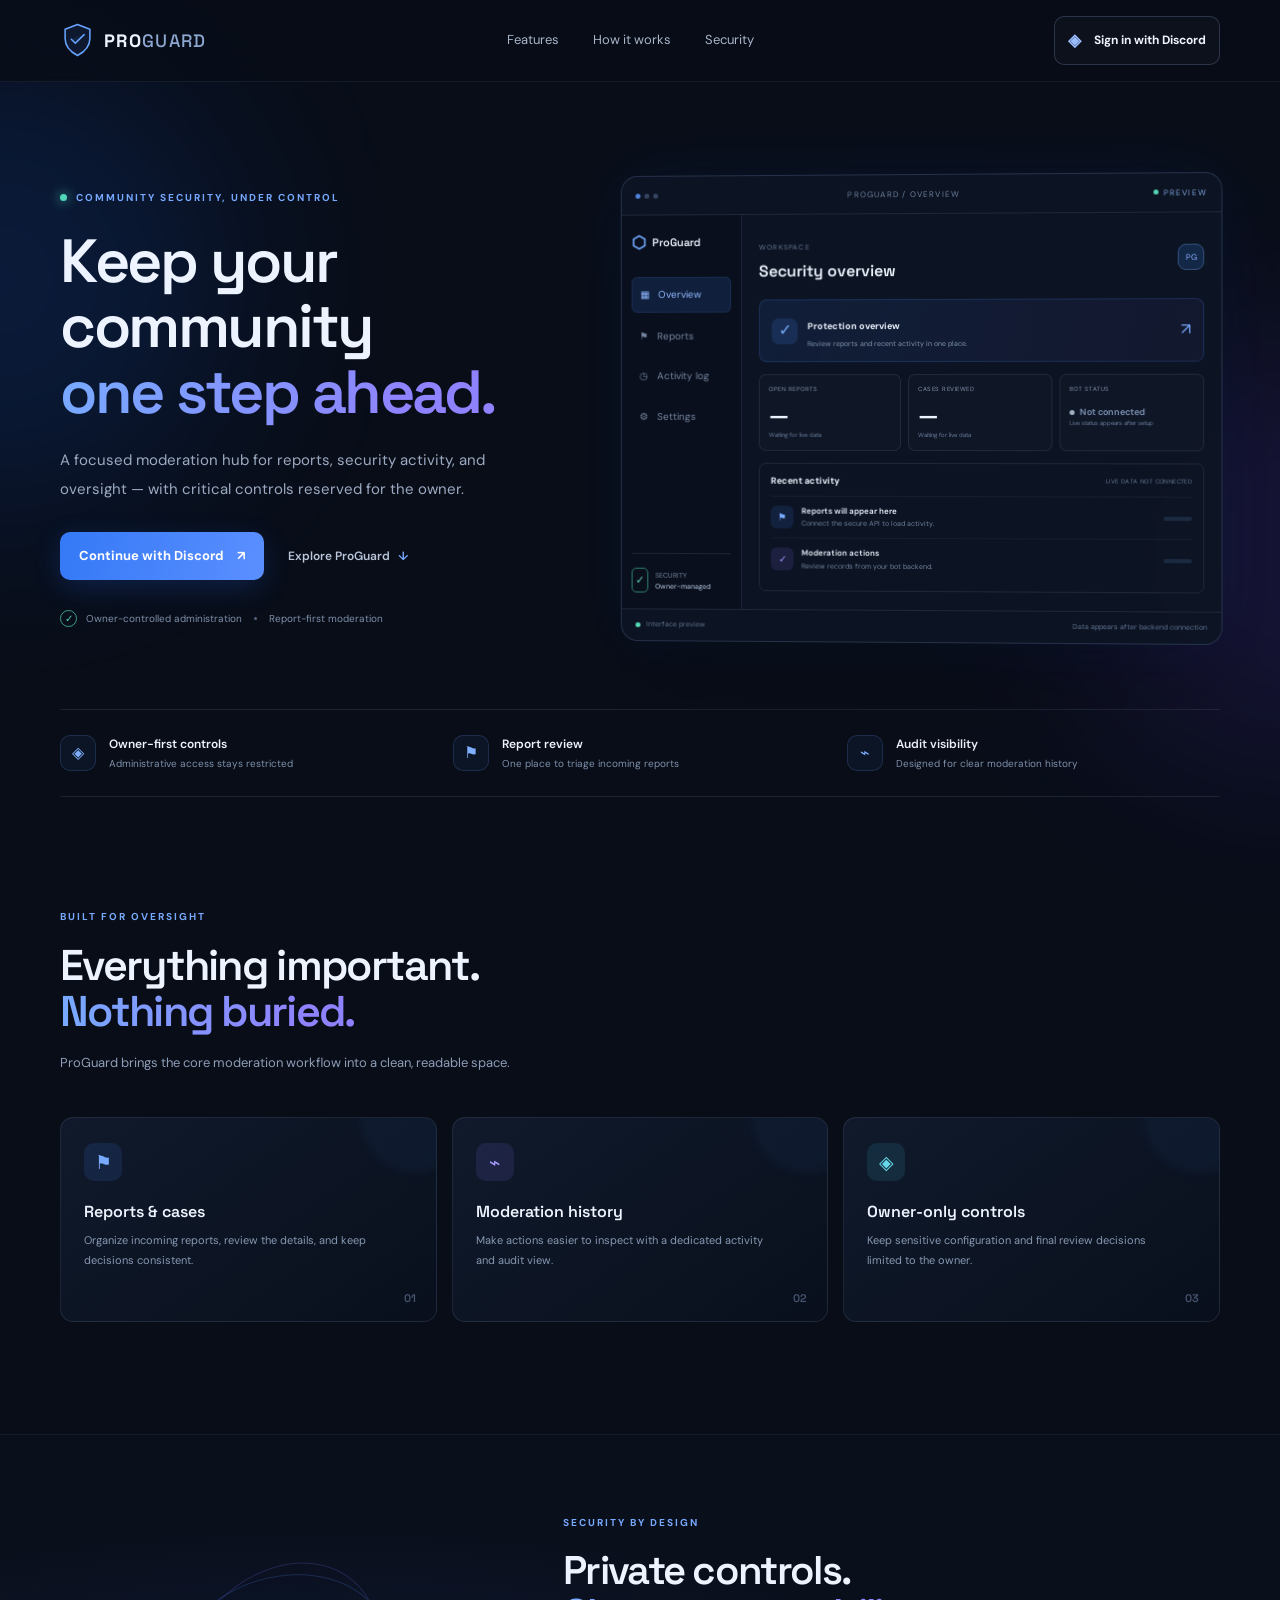
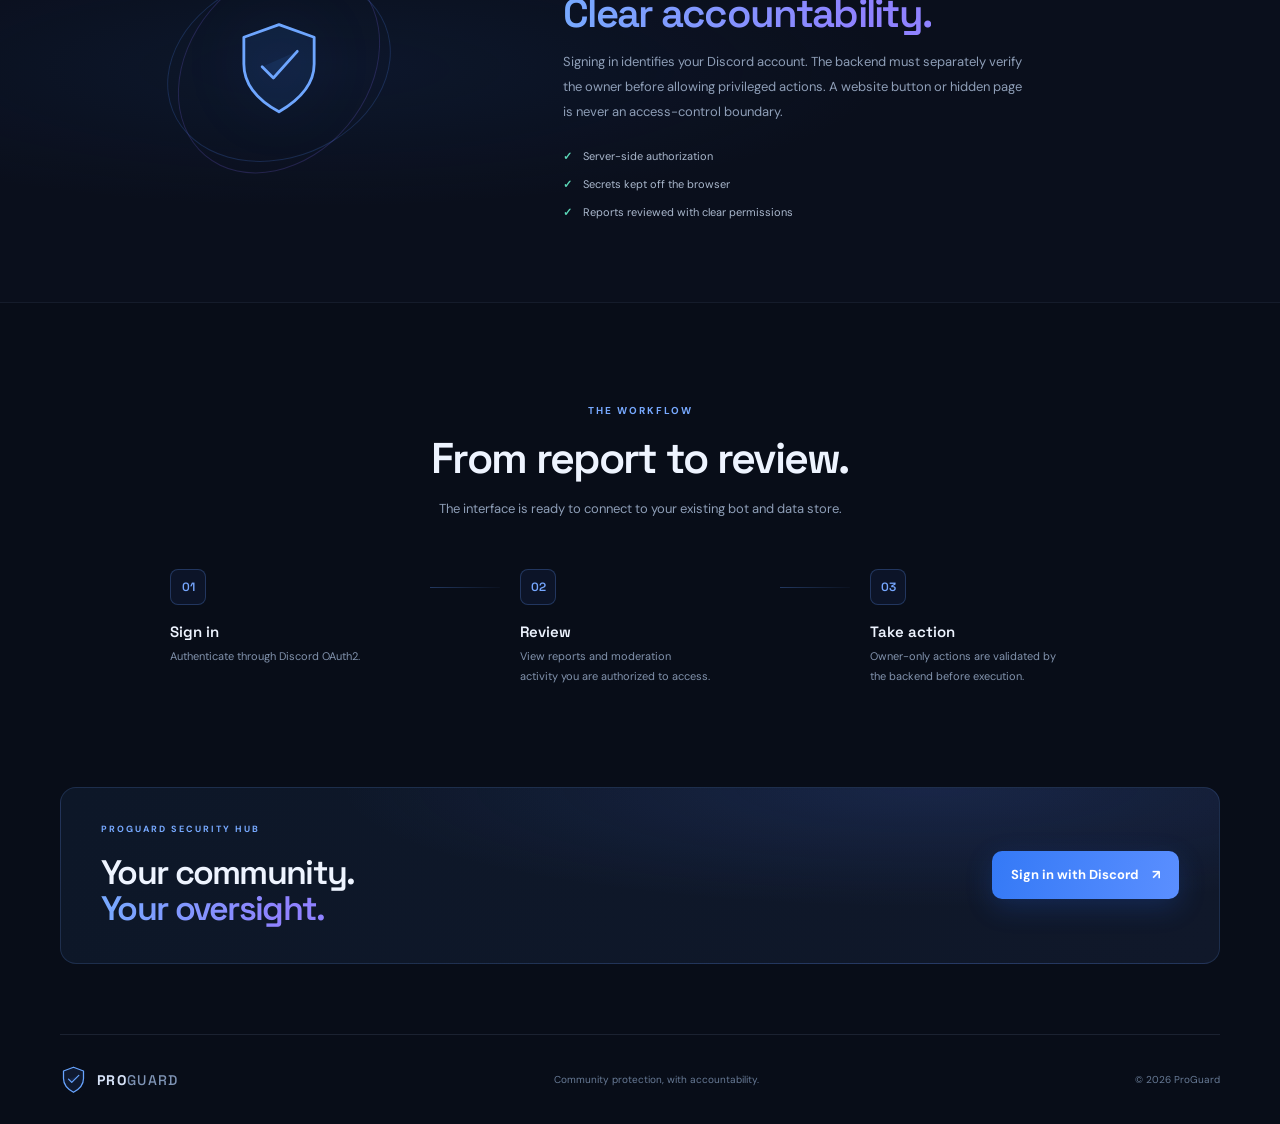
==== index.html @ d010eba8 "Add files via upload" ====
<!doctype html>
<html lang="en">
<head>
  <meta charset="utf-8">
  <meta name="viewport" content="width=device-width, initial-scale=1">
  <meta name="theme-color" content="#080d18">
  <meta name="description" content="ProGuard — Discord community protection and moderation oversight.">
  <title>ProGuard — Community Security</title>
  <link rel="preconnect" href="https://fonts.googleapis.com">
  <link rel="preconnect" href="https://fonts.gstatic.com" crossorigin>
  <link href="https://fonts.googleapis.com/css2?family=DM+Sans:wght@400;500;600;700&family=Space+Grotesk:wght@400;500;600;700&display=swap" rel="stylesheet">
  <link rel="stylesheet" href="style.css">
</head>
<body>
  <div class="ambient ambient-one"></div><div class="ambient ambient-two"></div>
  <header class="topbar">
    <a class="brand" href="#home" aria-label="ProGuard home"><span class="brand-mark"><svg viewBox="0 0 40 44" aria-hidden="true"><path d="M20 2 36 8v12c0 10-6.7 17.1-16 22C10.7 37.1 4 30 4 20V8L20 2Z"/><path d="m12 21 5.2 5.2L28.5 15"/></svg></span><span>PRO<span class="brand-light">GUARD</span></span></a>
    <nav class="nav"><a href="#features">Features</a><a href="#how">How it works</a><a href="#security">Security</a></nav>
    <a class="button button-small button-outline" href="/auth/discord"> <span class="discord-dot">◈</span> Sign in with Discord</a>
  </header>
  <main id="home">
    <section class="hero wrap">
      <div class="hero-copy">
        <div class="eyebrow"><span class="pulse"></span> COMMUNITY SECURITY, UNDER CONTROL</div>
        <h1>Keep your community<br><span>one step ahead.</span></h1>
        <p class="hero-text">A focused moderation hub for reports, security activity, and oversight — with critical controls reserved for the owner.</p>
        <div class="hero-actions"><a class="button button-primary" href="/auth/discord">Continue with Discord <span>↗</span></a><a class="text-link" href="#features">Explore ProGuard <span>↓</span></a></div>
        <div class="trust-line"><span class="shield-mini">✓</span> Owner-controlled administration <i></i> Report-first moderation</div>
      </div>
      <div class="preview-shell" aria-label="Illustrative dashboard preview">
        <div class="preview-top"><div class="window-dots"><b></b><b></b><b></b></div><span>PROGUARD / OVERVIEW</span><span class="preview-live"><i></i> PREVIEW</span></div>
        <div class="preview-content">
          <aside class="mock-sidebar"><div class="mock-logo"><span>⬡</span> ProGuard</div><div class="mock-nav active">▦ <span>Overview</span></div><div class="mock-nav">⚑ <span>Reports</span></div><div class="mock-nav">◷ <span>Activity log</span></div><div class="mock-nav">⚙ <span>Settings</span></div><div class="mock-side-bottom"><span class="tiny-shield">✓</span><small>SECURITY<br><b>Owner-managed</b></small></div></aside>
          <div class="mock-main"><div class="mock-heading"><div><small>WORKSPACE</small><h3>Security overview</h3></div><span class="mock-avatar">PG</span></div><div class="mock-banner"><div class="banner-icon">✓</div><div><b>Protection overview</b><p>Review reports and recent activity in one place.</p></div><span class="banner-arrow">↗</span></div><div class="metric-grid"><div class="metric"><small>OPEN REPORTS</small><strong>—</strong><span>Waiting for live data</span></div><div class="metric"><small>CASES REVIEWED</small><strong>—</strong><span>Waiting for live data</span></div><div class="metric"><small>BOT STATUS</small><strong class="status-text"><i></i> Not connected</strong><span>Live status appears after setup</span></div></div><div class="activity-card"><div class="activity-head"><b>Recent activity</b><span>LIVE DATA NOT CONNECTED</span></div><div class="activity-row"><span class="activity-icon blue">⚑</span><div><b>Reports will appear here</b><small>Connect the secure API to load activity.</small></div><span class="activity-placeholder"></span></div><div class="activity-row"><span class="activity-icon purple">✓</span><div><b>Moderation actions</b><small>Review records from your bot backend.</small></div><span class="activity-placeholder"></span></div></div></div>
        </div>
        <div class="preview-foot"><span><i></i> Interface preview</span><span>Data appears after backend connection</span></div>
      </div>
    </section>
    <section class="strip wrap"><div><span class="strip-icon">◈</span><b>Owner-first controls</b><small>Administrative access stays restricted</small></div><div><span class="strip-icon">⚑</span><b>Report review</b><small>One place to triage incoming reports</small></div><div><span class="strip-icon">⌁</span><b>Audit visibility</b><small>Designed for clear moderation history</small></div></section>
    <section class="section wrap" id="features"><div class="section-intro"><div class="eyebrow">BUILT FOR OVERSIGHT</div><h2>Everything important.<br><span>Nothing buried.</span></h2><p>ProGuard brings the core moderation workflow into a clean, readable space.</p></div><div class="feature-grid"><article class="feature-card"><span class="feature-icon blue-icon">⚑</span><h3>Reports & cases</h3><p>Organize incoming reports, review the details, and keep decisions consistent.</p><span class="feature-number">01</span></article><article class="feature-card"><span class="feature-icon purple-icon">⌁</span><h3>Moderation history</h3><p>Make actions easier to inspect with a dedicated activity and audit view.</p><span class="feature-number">02</span></article><article class="feature-card"><span class="feature-icon cyan-icon">◈</span><h3>Owner-only controls</h3><p>Keep sensitive configuration and final review decisions limited to the owner.</p><span class="feature-number">03</span></article></div></section>
    <section class="security-section" id="security"><div class="wrap security-inner"><div class="security-emblem"><div class="emblem-ring ring-a"></div><div class="emblem-ring ring-b"></div><div class="emblem-shield"><svg viewBox="0 0 64 70" aria-hidden="true"><path d="M32 4 57 13v19c0 15-10.5 25.5-25 34C16.5 57.5 7 47 7 32V13L32 4Z"/><path d="m20 34 8 8 17-19"/></svg></div></div><div class="security-copy"><div class="eyebrow">SECURITY BY DESIGN</div><h2>Private controls.<br><span>Clear accountability.</span></h2><p>Signing in identifies your Discord account. The backend must separately verify the owner before allowing privileged actions. A website button or hidden page is never an access-control boundary.</p><div class="security-points"><span><b>✓</b> Server-side authorization</span><span><b>✓</b> Secrets kept off the browser</span><span><b>✓</b> Reports reviewed with clear permissions</span></div></div></div></section>
    <section class="section wrap how-section" id="how"><div class="section-intro centered"><div class="eyebrow">THE WORKFLOW</div><h2>From report to review.</h2><p>The interface is ready to connect to your existing bot and data store.</p></div><div class="steps"><div class="step"><span>01</span><h3>Sign in</h3><p>Authenticate through Discord OAuth2.</p></div><div class="step-connector"></div><div class="step"><span>02</span><h3>Review</h3><p>View reports and moderation activity you are authorized to access.</p></div><div class="step-connector"></div><div class="step"><span>03</span><h3>Take action</h3><p>Owner-only actions are validated by the backend before execution.</p></div></div></section>
    <section class="cta wrap"><div><div class="eyebrow">PROGUARD SECURITY HUB</div><h2>Your community.<br><span>Your oversight.</span></h2></div><a class="button button-primary" href="/auth/discord">Sign in with Discord <span>↗</span></a></section>
  </main>
  <footer class="footer wrap"><a class="brand footer-brand" href="#home"><span class="brand-mark"><svg viewBox="0 0 40 44" aria-hidden="true"><path d="M20 2 36 8v12c0 10-6.7 17.1-16 22C10.7 37.1 4 30 4 20V8L20 2Z"/><path d="m12 21 5.2 5.2L28.5 15"/></svg></span><span>PRO<span class="brand-light">GUARD</span></span></a><span>Community protection, with accountability.</span><span>© <span id="year"></span> ProGuard</span></footer>
  <script src="app.js"></script>
</body>
</html>
---- style.css ----
:root{--bg:#080d18;--panel:#0d1524;--panel2:#101b2e;--line:rgba(153,177,218,.13);--text:#eef4ff;--muted:#91a0b9;--blue:#4c8dff;--cyan:#48d8f5;--purple:#8b72ff;--font:'DM Sans',sans-serif;--display:'Space Grotesk',sans-serif}*{box-sizing:border-box}html{scroll-behavior:smooth;scroll-padding-top:100px}body{margin:0;background:var(--bg);color:var(--text);font-family:var(--font);line-height:1.55;overflow-x:hidden}a{color:inherit;text-decoration:none}.ambient{position:absolute;pointer-events:none;filter:blur(95px);opacity:.18;border-radius:50%;z-index:-1}.ambient-one{width:460px;height:460px;background:#1557cb;top:50px;left:-230px}.ambient-two{width:420px;height:420px;background:#5834c5;top:340px;right:-220px}.wrap{width:min(1160px,calc(100% - 48px));margin-inline:auto}.topbar{height:82px;padding:0 max(24px,calc((100vw - 1160px)/2));display:flex;align-items:center;justify-content:space-between;border-bottom:1px solid rgba(153,177,218,.09);background:rgba(8,13,24,.78);backdrop-filter:blur(18px);position:sticky;top:0;z-index:10}.brand{display:inline-flex;align-items:center;gap:10px;font:700 18px var(--display);letter-spacing:1.3px}.brand-mark{display:grid;place-items:center;width:34px;height:38px}.brand-mark svg{width:31px;fill:rgba(76,141,255,.1);stroke:#67a4ff;stroke-width:2;stroke-linecap:round;stroke-linejoin:round}.brand-light{font-weight:500;color:#8ca7d0}.nav{display:flex;gap:34px;color:#a9b5ca;font-size:13px}.nav a:hover,.text-link:hover{color:white}.button{display:inline-flex;align-items:center;justify-content:center;gap:13px;border-radius:10px;padding:14px 19px;font-size:13px;font-weight:700;transition:transform .2s,border-color .2s,background .2s}.button:hover{transform:translateY(-2px)}.button-small{padding:10px 13px;font-size:12px}.button-outline{border:1px solid rgba(150,178,226,.22);background:rgba(255,255,255,.025)}.button-outline:hover{border-color:rgba(76,141,255,.65);background:rgba(76,141,255,.08)}.button-primary{background:linear-gradient(105deg,#3479f6,#5b8fff);box-shadow:0 8px 28px rgba(39,108,255,.2);color:white}.button-primary:hover{background:linear-gradient(105deg,#4384ff,#6a9cff)}.discord-dot{font-size:17px;color:#9bbdff}.hero{padding-top:92px;padding-bottom:66px;display:grid;grid-template-columns:.92fr 1.08fr;align-items:center;gap:45px;min-height:590px}.eyebrow{font-size:10px;font-weight:700;letter-spacing:2px;color:#77a9ff;display:flex;align-items:center;gap:9px}.pulse{width:7px;height:7px;background:#51d6ba;border-radius:50%;box-shadow:0 0 12px #51d6ba}.hero h1,.section h2,.security-copy h2,.cta h2{font:600 clamp(40px,5vw,61px)/1.08 var(--display);letter-spacing:-2.5px;margin:23px 0 20px}.hero h1 span,.section h2 span,.security-copy h2 span,.cta h2 span{background:linear-gradient(100deg,#77aaff 0%,#8f82ff 80%);-webkit-background-clip:text;background-clip:text;color:transparent}.hero-text{max-width:445px;color:#9caac1;font-size:15px;line-height:1.9}.hero-actions{display:flex;align-items:center;gap:24px;margin-top:29px}.text-link{font-size:12px;color:#bac6da;font-weight:600}.text-link span{margin-left:5px;color:#75a7ff}.trust-line{margin-top:30px;display:flex;align-items:center;gap:9px;color:#7f90aa;font-size:10px}.trust-line i{height:3px;width:3px;border-radius:50%;background:#556680;margin:0 3px}.shield-mini{display:grid;place-items:center;width:17px;height:17px;border:1px solid #3f9e8a;border-radius:50%;color:#58d4b4;font-size:10px}.preview-shell{border:1px solid rgba(126,160,218,.22);border-radius:17px;background:rgba(12,20,35,.94);box-shadow:0 35px 100px rgba(0,0,0,.25),0 0 70px rgba(40,100,220,.09);overflow:hidden;transform:perspective(1200px) rotateY(-2deg)}.preview-top{height:39px;border-bottom:1px solid var(--line);display:flex;align-items:center;justify-content:space-between;padding:0 14px;color:#6d809f;font-size:8px;letter-spacing:1.2px}.window-dots{display:flex;gap:4px}.window-dots b{width:5px;height:5px;border-radius:50%;background:#34445f}.window-dots b:first-child{background:#4d83dc}.preview-live{display:flex;align-items:center;gap:5px;color:#7da3db}.preview-live i,.preview-foot i{width:5px;height:5px;background:#52d6b4;border-radius:50%}.preview-content{display:grid;grid-template-columns:122px 1fr;min-height:330px}.mock-sidebar{background:rgba(5,11,21,.48);border-right:1px solid var(--line);padding:16px 10px;display:flex;flex-direction:column;gap:7px}.mock-logo{font:600 11px var(--display);margin-bottom:17px;display:flex;gap:6px;align-items:center}.mock-logo span{color:#71a8ff;font-size:17px}.mock-nav{font-size:10px;color:#74849e;padding:9px 8px;border-radius:6px;display:flex;gap:9px;align-items:center}.mock-nav.active{background:rgba(64,126,241,.15);color:#91b9ff;border:1px solid rgba(74,132,243,.12)}.mock-side-bottom{margin-top:auto;border-top:1px solid var(--line);padding-top:14px;display:flex;gap:7px;align-items:center}.tiny-shield{color:#63d5b6;border:1px solid #2d806e;border-radius:5px;padding:3px;font-size:11px}.mock-side-bottom small{font-size:7px;line-height:1.6;color:#74849e}.mock-side-bottom b{color:#a8b8d0;font-weight:500}.mock-main{padding:18px 17px}.mock-heading{display:flex;justify-content:space-between;align-items:center;margin-bottom:15px}.mock-heading small{font-size:7px;letter-spacing:1.2px;color:#657996}.mock-heading h3{font:600 16px var(--display);margin:3px 0}.mock-avatar{width:26px;height:26px;border:1px solid #344f7c;border-radius:8px;background:#132747;display:grid;place-items:center;font-size:8px;color:#8bb5ff}.mock-banner{display:flex;align-items:center;gap:10px;padding:12px;border-radius:8px;border:1px solid rgba(72,140,255,.18);background:linear-gradient(110deg,rgba(37,85,158,.18),rgba(82,67,153,.1));margin-bottom:12px}.banner-icon{width:26px;height:26px;border-radius:7px;background:rgba(71,143,255,.15);display:grid;place-items:center;color:#77adff}.mock-banner b{font-size:9px}.mock-banner p{margin:2px 0 0;font-size:7px;color:#8295b2}.banner-arrow{margin-left:auto;color:#78aaff}.metric-grid{display:grid;grid-template-columns:repeat(3,1fr);gap:7px}.metric{padding:10px 9px;border:1px solid var(--line);border-radius:7px;background:rgba(255,255,255,.015);min-width:0}.metric small{font-size:6px;letter-spacing:.5px;color:#8292ad;display:block}.metric strong{font:600 23px var(--display);display:block;margin:5px 0 0}.metric>span{display:block;font-size:6px;color:#667b9b;margin-top:1px}.metric .status-text{font:600 9px var(--font);color:#7d94b7;margin-top:11px;white-space:nowrap}.status-text i{display:inline-block;width:5px;height:5px;background:#a1afc3;border-radius:50%;margin-right:3px}.activity-card{margin-top:12px;border:1px solid var(--line);border-radius:7px;padding:11px}.activity-head{display:flex;justify-content:space-between;align-items:center;margin-bottom:7px}.activity-head b{font-size:9px}.activity-head span{font-size:6px;letter-spacing:.4px;color:#657996}.activity-row{display:flex;align-items:center;gap:8px;padding:8px 0;border-top:1px solid rgba(153,177,218,.07)}.activity-icon{width:23px;height:23px;display:grid;place-items:center;border-radius:6px;font-size:10px}.blue{background:rgba(65,134,255,.13);color:#78aaff}.purple{background:rgba(139,114,255,.13);color:#a597ff}.activity-row b{display:block;font-size:8px;font-weight:600}.activity-row small{display:block;color:#7184a1;font-size:7px;margin-top:2px}.activity-placeholder{margin-left:auto;width:28px;height:4px;background:#1b2a41;border-radius:4px}.preview-foot{display:flex;justify-content:space-between;padding:10px 14px;border-top:1px solid var(--line);font-size:7px;color:#637793}.preview-foot span:first-child{display:flex;align-items:center;gap:6px}.strip{display:grid;grid-template-columns:repeat(3,1fr);border-block:1px solid var(--line);padding:25px 0;gap:20px}.strip>div{display:grid;grid-template-columns:37px 1fr;grid-template-rows:auto auto;column-gap:12px;align-items:center}.strip-icon{grid-row:1/3;width:36px;height:36px;border:1px solid rgba(96,144,228,.2);border-radius:10px;display:grid;place-items:center;color:#81afff;background:rgba(68,126,223,.07)}.strip b{font-size:12px;font-weight:600}.strip small{font-size:10px;color:#7f90aa;margin-top:2px}.section{padding-top:112px;padding-bottom:112px}.section-intro{max-width:540px}.section h2,.security-copy h2,.cta h2{font-size:43px;letter-spacing:-1.7px;margin:18px 0 15px}.section-intro>p,.security-copy>p{color:#8e9eb7;font-size:13px;line-height:1.9;max-width:470px}.feature-grid{display:grid;grid-template-columns:repeat(3,1fr);gap:15px;margin-top:42px}.feature-card{position:relative;overflow:hidden;border:1px solid var(--line);border-radius:13px;padding:25px 23px 29px;background:linear-gradient(145deg,rgba(18,29,48,.82),rgba(10,17,30,.8));min-height:205px}.feature-card:after{content:"";position:absolute;right:-35px;top:-55px;width:110px;height:110px;border-radius:50%;background:rgba(68,128,245,.05);filter:blur(4px)}.feature-icon{width:38px;height:38px;border-radius:10px;display:grid;place-items:center;font-size:19px;margin-bottom:20px}.blue-icon{color:#77aaff;background:rgba(70,135,255,.12)}.purple-icon{color:#a89aff;background:rgba(139,114,255,.12)}.cyan-icon{color:#67d8e9;background:rgba(72,216,245,.1)}.feature-card h3{font:600 16px var(--display);margin:0 0 9px}.feature-card p{font-size:11px;color:#8798b2;line-height:1.8;margin:0;max-width:290px}.feature-number{position:absolute;right:20px;bottom:16px;font:600 11px var(--display);color:#455671}.security-section{border-block:1px solid rgba(153,177,218,.08);background:radial-gradient(ellipse at 25% 50%,rgba(32,76,150,.13),transparent 42%),rgba(11,18,31,.55)}.security-inner{display:grid;grid-template-columns:.8fr 1.2fr;gap:65px;align-items:center;padding-top:80px;padding-bottom:80px}.security-emblem{height:250px;position:relative;display:grid;place-items:center}.emblem-ring{position:absolute;border:1px solid rgba(80,142,255,.2);border-radius:50%;transform:rotate(-22deg)}.ring-a{width:230px;height:180px}.ring-b{width:180px;height:230px;transform:rotate(40deg);border-color:rgba(134,110,255,.2)}.emblem-shield{width:104px;height:116px;display:grid;place-items:center;filter:drop-shadow(0 0 32px rgba(65,133,255,.2))}.emblem-shield svg{width:90px;fill:rgba(60,124,238,.11);stroke:#6ea6ff;stroke-width:2;stroke-linecap:round;stroke-linejoin:round}.security-copy h2{font-size:40px}.security-points{display:grid;gap:11px;margin-top:24px;color:#aab8cd;font-size:11px}.security-points b{color:#5cd9b9;margin-right:8px}.how-section{padding-top:100px;padding-bottom:100px}.centered{text-align:center;margin:0 auto}.centered .eyebrow{justify-content:center}.centered>p{margin-inline:auto}.steps{display:flex;align-items:flex-start;justify-content:center;gap:20px;margin-top:47px}.step{flex:1;max-width:240px}.step>span{font:600 12px var(--display);color:#76a7ff;border:1px solid rgba(92,146,244,.27);background:rgba(64,119,223,.08);border-radius:8px;width:36px;height:36px;display:grid;place-items:center}.step h3{font:600 15px var(--display);margin:17px 0 6px}.step p{font-size:11px;line-height:1.8;color:#8293ad;max-width:190px;margin:0}.step-connector{height:1px;background:linear-gradient(90deg,rgba(84,137,230,.35),rgba(84,137,230,.04));width:70px;margin-top:18px}.cta{border:1px solid rgba(96,144,228,.19);border-radius:16px;background:radial-gradient(ellipse at 75% 0%,rgba(72,112,226,.16),transparent 48%),linear-gradient(110deg,#0d1728,#10182a);padding:35px 40px;display:flex;align-items:center;justify-content:space-between;margin-bottom:70px}.cta h2{font-size:34px;margin-bottom:0}.cta .eyebrow{font-size:9px}.footer{min-height:90px;border-top:1px solid var(--line);display:flex;align-items:center;justify-content:space-between;color:#687b96;font-size:10px}.footer-brand{font-size:14px;color:#d7e3f8}.footer-brand .brand-mark{width:27px}.footer-brand .brand-mark svg{width:25px}.footer-brand .brand-light{color:#7f94b5}@media(max-width:900px){.hero{grid-template-columns:1fr;gap:48px;padding-top:70px}.hero-copy{max-width:650px}.preview-shell{max-width:650px;width:100%;margin:auto;transform:none}.hero h1{font-size:55px}.security-inner{gap:25px}.nav{gap:18px}.strip small{font-size:9px}}@media(max-width:640px){.wrap{width:calc(100% - 32px)}.topbar{height:68px;padding:0 16px}.brand{font-size:15px}.brand-mark{width:27px}.brand-mark svg{width:26px}.nav{display:none}.button-small{font-size:0;padding:10px 12px}.button-small .discord-dot{font-size:17px}.hero{padding-top:57px;padding-bottom:45px;min-height:auto}.hero h1{font-size:43px;letter-spacing:-1.8px}.hero-text{font-size:13px}.hero-actions{gap:16px;flex-wrap:wrap}.button{padding:13px 15px}.trust-line{font-size:9px;flex-wrap:wrap}.preview-content{grid-template-columns:88px 1fr;min-height:300px}.mock-sidebar{padding:13px 6px}.mock-logo{font-size:9px}.mock-nav{font-size:9px;gap:5px;padding:8px 4px}.mock-main{padding:12px 9px}.mock-heading h3{font-size:13px}.mock-banner{padding:8px;gap:6px}.mock-banner b{font-size:8px}.mock-banner p{font-size:6px}.metric{padding:8px 5px}.metric small{font-size:5px}.metric strong{font-size:19px}.metric .status-text{font-size:7px}.metric>span{font-size:5px}.activity-card{padding:8px}.activity-head span{font-size:5px}.activity-row{gap:5px}.activity-row b{font-size:7px}.activity-row small{font-size:6px}.strip{grid-template-columns:1fr;padding:18px 0;gap:16px}.strip>div{grid-template-columns:36px 1fr}.section{padding-top:75px;padding-bottom:75px}.section h2,.security-copy h2{font-size:35px}.feature-grid{grid-template-columns:1fr;margin-top:28px}.feature-card{min-height:175px}.security-inner{grid-template-columns:1fr;gap:16px;padding-top:58px;padding-bottom:58px}.security-emblem{height:190px}.ring-a{width:175px;height:140px}.ring-b{width:140px;height:175px}.emblem-shield{transform:scale(.8)}.security-copy h2{font-size:34px}.steps{flex-direction:column;gap:18px;margin-top:30px}.step{max-width:none;display:grid;grid-template-columns:36px 1fr;column-gap:13px;align-items:center}.step>span{grid-row:1/3}.step h3{margin:0 0 3px}.step p{max-width:none}.step-connector{width:1px;height:20px;margin:0 0 0 17px}.cta{padding:26px 22px;align-items:flex-start;gap:20px;flex-direction:column;margin-bottom:40px}.cta h2{font-size:31px}.footer{padding:22px 0;gap:13px;flex-wrap:wrap}.footer>span:nth-child(2){order:3;width:100%}}@media(prefers-reduced-motion:reduce){html{scroll-behavior:auto}*,*:before,*:after{transition:none!important}}
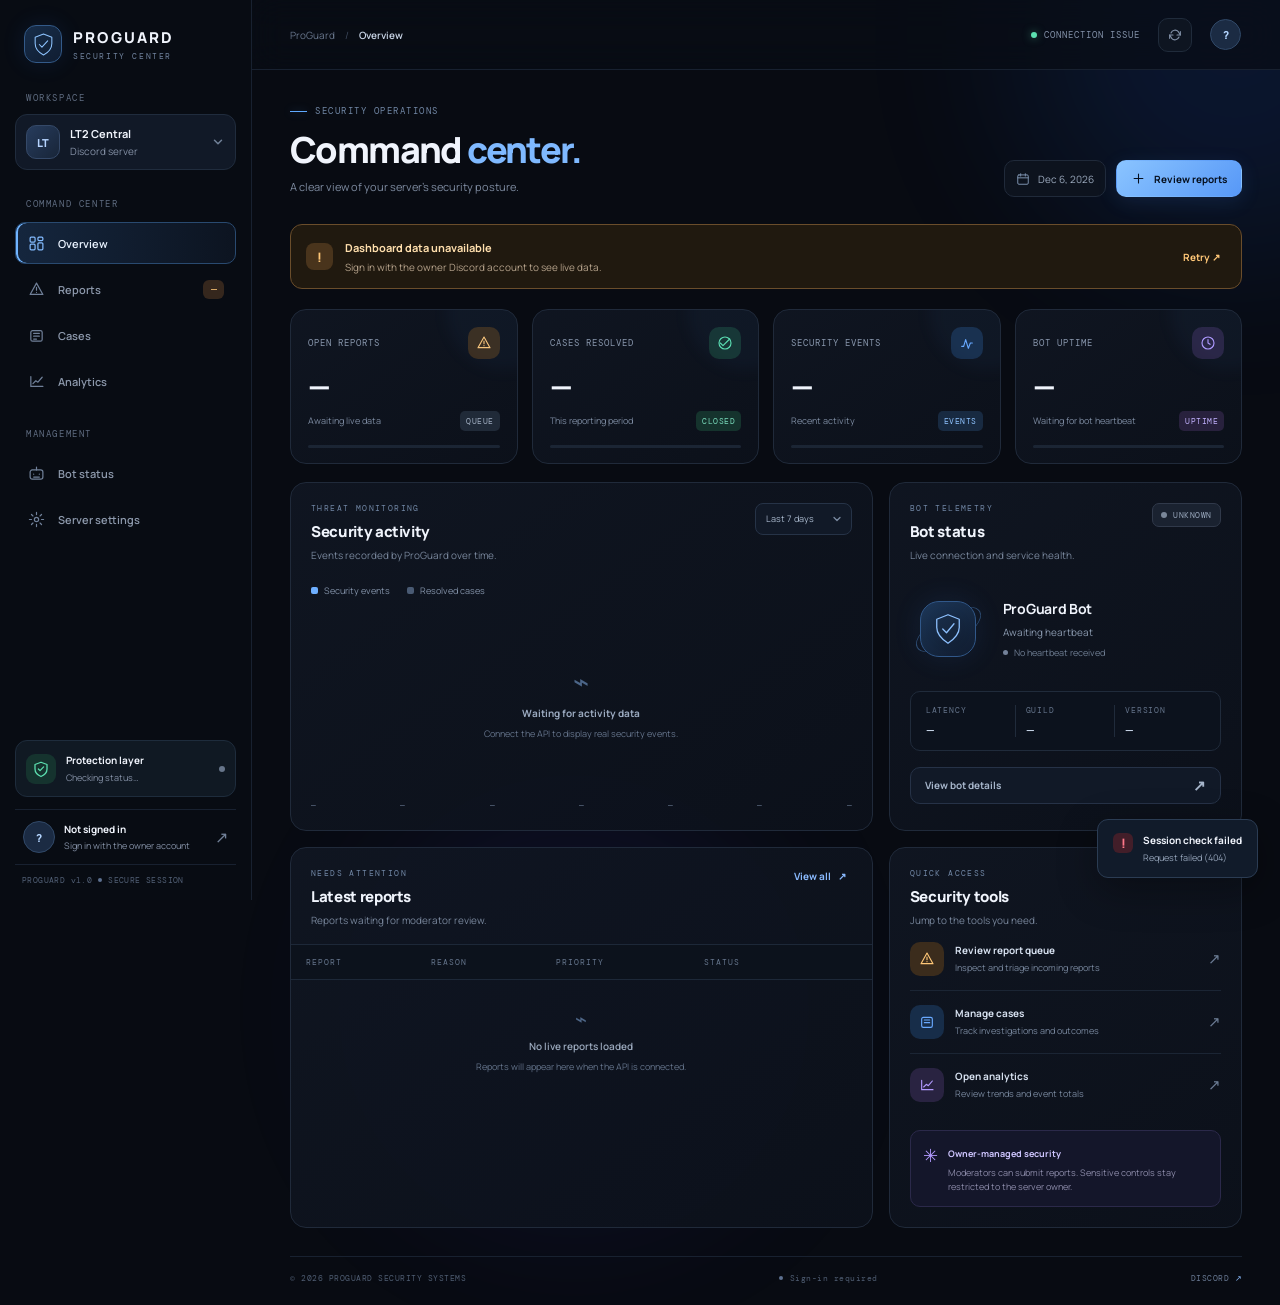
==== commit 41c6afff: "Add files via upload" ====
--- a/index.html
+++ b/index.html
@@ -3,46 +3,90 @@
 <head>
   <meta charset="utf-8">
   <meta name="viewport" content="width=device-width, initial-scale=1">
-  <meta name="theme-color" content="#080d18">
-  <meta name="description" content="ProGuard — Discord community protection and moderation oversight.">
-  <title>ProGuard — Community Security</title>
+  <meta name="theme-color" content="#080b12">
+  <meta name="description" content="ProGuard security command center for Discord communities.">
+  <title>ProGuard — Security Command Center</title>
   <link rel="preconnect" href="https://fonts.googleapis.com">
   <link rel="preconnect" href="https://fonts.gstatic.com" crossorigin>
-  <link href="https://fonts.googleapis.com/css2?family=DM+Sans:wght@400;500;600;700&family=Space+Grotesk:wght@400;500;600;700&display=swap" rel="stylesheet">
+  <link href="https://fonts.googleapis.com/css2?family=DM+Mono:wght@400;500&family=Manrope:wght@400;500;600;700;800&display=swap" rel="stylesheet">
   <link rel="stylesheet" href="style.css">
 </head>
 <body>
-  <div class="ambient ambient-one"></div><div class="ambient ambient-two"></div>
-  <header class="topbar">
-    <a class="brand" href="#home" aria-label="ProGuard home"><span class="brand-mark"><svg viewBox="0 0 40 44" aria-hidden="true"><path d="M20 2 36 8v12c0 10-6.7 17.1-16 22C10.7 37.1 4 30 4 20V8L20 2Z"/><path d="m12 21 5.2 5.2L28.5 15"/></svg></span><span>PRO<span class="brand-light">GUARD</span></span></a>
-    <nav class="nav"><a href="#features">Features</a><a href="#how">How it works</a><a href="#security">Security</a></nav>
-    <a class="button button-small button-outline" href="/auth/discord"> <span class="discord-dot">◈</span> Sign in with Discord</a>
-  </header>
-  <main id="home">
-    <section class="hero wrap">
-      <div class="hero-copy">
-        <div class="eyebrow"><span class="pulse"></span> COMMUNITY SECURITY, UNDER CONTROL</div>
-        <h1>Keep your community<br><span>one step ahead.</span></h1>
-        <p class="hero-text">A focused moderation hub for reports, security activity, and oversight — with critical controls reserved for the owner.</p>
-        <div class="hero-actions"><a class="button button-primary" href="/auth/discord">Continue with Discord <span>↗</span></a><a class="text-link" href="#features">Explore ProGuard <span>↓</span></a></div>
-        <div class="trust-line"><span class="shield-mini">✓</span> Owner-controlled administration <i></i> Report-first moderation</div>
+  <div class="ambient ambient-a"></div><div class="ambient ambient-b"></div>
+  <div class="app-shell">
+    <aside class="sidebar" id="sidebar">
+      <a class="brand" href="#overview" aria-label="ProGuard home">
+        <span class="brand-mark"><svg viewBox="0 0 48 48" aria-hidden="true"><path d="M24 4 40 10v12c0 10-6.5 17-16 22C14.5 39 8 32 8 22V10L24 4Z"/><path d="m16 24 5 5 11-12"/></svg></span>
+        <span class="brand-copy"><strong>PROGUARD</strong><small>SECURITY CENTER</small></span>
+      </a>
+      <div class="workspace-label">WORKSPACE</div>
+      <button class="server-select" id="serverSelect" type="button"><span class="server-avatar">LT</span><span class="server-info"><b>LT2 Central</b><small>Discord server</small></span><svg class="chevron" viewBox="0 0 16 16"><path d="m4 6 4 4 4-4"/></svg></button>
+      <div class="server-menu hidden" id="serverMenu" role="listbox" aria-label="Your servers"></div>
+      <nav class="nav-list" aria-label="Main navigation">
+        <span class="nav-caption">COMMAND CENTER</span>
+        <a class="nav-link active" href="#overview" data-page="overview"><span class="nav-icon"><svg viewBox="0 0 24 24"><rect x="3" y="3" width="7" height="7" rx="1.5"/><rect x="14" y="3" width="7" height="5" rx="1.5"/><rect x="14" y="11" width="7" height="10" rx="1.5"/><rect x="3" y="13" width="7" height="8" rx="1.5"/></svg></span>Overview</a>
+        <a class="nav-link" href="#reports" data-page="reports"><span class="nav-icon"><svg viewBox="0 0 24 24"><path d="M12 3 21 19H3L12 3Z"/><path d="M12 9v4m0 3h.01"/></svg></span>Reports <span class="nav-count" id="reportNavCount">—</span></a>
+        <a class="nav-link" href="#cases" data-page="cases"><span class="nav-icon"><svg viewBox="0 0 24 24"><path d="M4 7.5A2.5 2.5 0 0 1 6.5 5h11A2.5 2.5 0 0 1 20 7.5v10a2.5 2.5 0 0 1-2.5 2.5h-11A2.5 2.5 0 0 1 4 17.5v-10Z"/><path d="M8 9h8M8 13h8M8 17h4"/></svg></span>Cases</a>
+        <a class="nav-link" href="#analytics" data-page="analytics"><span class="nav-icon"><svg viewBox="0 0 24 24"><path d="M4 19V5m0 14h17"/><path d="m7 15 4-4 3 2 6-7"/></svg></span>Analytics</a>
+        <span class="nav-caption nav-caption-spaced">MANAGEMENT</span>
+        <a class="nav-link" href="#bot" data-page="bot"><span class="nav-icon"><svg viewBox="0 0 24 24"><rect x="3" y="7" width="18" height="13" rx="3"/><path d="M12 3v4m-4 6h.01M16 13h.01M8 17h8"/></svg></span>Bot status</a>
+        <a class="nav-link" href="#settings" data-page="settings"><span class="nav-icon"><svg viewBox="0 0 24 24"><circle cx="12" cy="12" r="3"/><path d="M12 2v3m0 14v3M4.9 4.9l2.1 2.1m10 10 2.1 2.1M2 12h3m14 0h3M4.9 19.1 7 17m10-10 2.1-2.1"/></svg></span>Server settings</a>
+        <a class="nav-link admin-nav hidden" href="#admin" data-page="admin" id="adminNav"><span class="nav-icon"><svg viewBox="0 0 24 24"><path d="M12 3 14 5.5l3.2-.2.8 3.1 2.6 1.9-1.3 2.9 1.3 2.9-2.6 1.9-.8 3.1-3.2-.2L12 23l-2-2.5-3.2.2-.8-3.1-2.6-1.9 1.3-2.9-1.3-2.9L6 8l.8-3.1 3.2.2L12 3Z"/><circle cx="12" cy="13" r="3"/></svg></span>Owner controls <span class="owner-dot"></span></a>
+      </nav>
+      <div class="sidebar-bottom">
+        <div class="protection-card"><div class="protection-orb"><svg viewBox="0 0 24 24"><path d="M12 3 20 6v6c0 5-3.2 8-8 10-4.8-2-8-5-8-10V6l8-3Z"/><path d="m8.5 12 2.2 2.2 4.8-5"/></svg></div><div><b>Protection layer</b><small id="protectionText">Checking status…</small></div><span class="status-pip" id="protectionPip"></span></div>
+        <button class="user-card" id="loginButton" type="button"><span class="user-avatar" id="userAvatar">?</span><span class="user-details"><b id="userName">Not signed in</b><small id="userRole">Connect Discord to begin</small></span><span class="user-action" id="userAction">↗</span></button>
+        <div class="sidebar-footer"><span>PROGUARD <span id="appVersion">v1.0</span></span><span class="footer-dot"></span><span>SECURE SESSION</span></div>
       </div>
-      <div class="preview-shell" aria-label="Illustrative dashboard preview">
-        <div class="preview-top"><div class="window-dots"><b></b><b></b><b></b></div><span>PROGUARD / OVERVIEW</span><span class="preview-live"><i></i> PREVIEW</span></div>
-        <div class="preview-content">
-          <aside class="mock-sidebar"><div class="mock-logo"><span>⬡</span> ProGuard</div><div class="mock-nav active">▦ <span>Overview</span></div><div class="mock-nav">⚑ <span>Reports</span></div><div class="mock-nav">◷ <span>Activity log</span></div><div class="mock-nav">⚙ <span>Settings</span></div><div class="mock-side-bottom"><span class="tiny-shield">✓</span><small>SECURITY<br><b>Owner-managed</b></small></div></aside>
-          <div class="mock-main"><div class="mock-heading"><div><small>WORKSPACE</small><h3>Security overview</h3></div><span class="mock-avatar">PG</span></div><div class="mock-banner"><div class="banner-icon">✓</div><div><b>Protection overview</b><p>Review reports and recent activity in one place.</p></div><span class="banner-arrow">↗</span></div><div class="metric-grid"><div class="metric"><small>OPEN REPORTS</small><strong>—</strong><span>Waiting for live data</span></div><div class="metric"><small>CASES REVIEWED</small><strong>—</strong><span>Waiting for live data</span></div><div class="metric"><small>BOT STATUS</small><strong class="status-text"><i></i> Not connected</strong><span>Live status appears after setup</span></div></div><div class="activity-card"><div class="activity-head"><b>Recent activity</b><span>LIVE DATA NOT CONNECTED</span></div><div class="activity-row"><span class="activity-icon blue">⚑</span><div><b>Reports will appear here</b><small>Connect the secure API to load activity.</small></div><span class="activity-placeholder"></span></div><div class="activity-row"><span class="activity-icon purple">✓</span><div><b>Moderation actions</b><small>Review records from your bot backend.</small></div><span class="activity-placeholder"></span></div></div></div>
-        </div>
-        <div class="preview-foot"><span><i></i> Interface preview</span><span>Data appears after backend connection</span></div>
+    </aside>
+
+    <main class="main-area">
+      <header class="topbar"><div class="topbar-left"><button class="icon-button menu-button" id="menuButton" aria-label="Open menu"><svg viewBox="0 0 24 24"><path d="M4 7h16M4 12h16M4 17h16"/></svg></button><div class="breadcrumb"><span>ProGuard</span><span class="crumb-slash">/</span><b id="breadcrumbCurrent">Overview</b></div></div><div class="topbar-right"><span class="live-indicator"><i></i><span id="liveLabel">SYSTEM CHECK</span></span><button class="icon-button" id="refreshButton" aria-label="Refresh data" title="Refresh data"><svg viewBox="0 0 24 24"><path d="M20 7v5h-5M4 17v-5h5"/><path d="M6 9a6.5 6.5 0 0 1 11-2l3 5M4 12l3 5a6.5 6.5 0 0 0 11-2"/></svg></button><button class="top-user" id="topLoginButton" aria-label="Sign in"><span id="topAvatar">?</span></button></div></header>
+
+      <div class="content-wrap">
+        <section class="page-view active" id="page-overview" data-view="overview">
+          <div class="page-heading"><div><div class="eyebrow"><span class="eyebrow-line"></span> SECURITY OPERATIONS</div><h1>Command <span>center.</span></h1><p class="page-subtitle">A clear view of your server’s security posture.</p></div><div class="heading-actions"><div class="date-chip"><svg viewBox="0 0 24 24"><rect x="3" y="5" width="18" height="16" rx="2"/><path d="M16 3v4M8 3v4M3 10h18"/></svg><span id="currentDate">Today</span></div><button class="button button-primary" id="reviewReportsButton"><svg viewBox="0 0 24 24"><path d="M12 5v14M5 12h14"/></svg> Review reports</button></div></div>
+          <div class="connection-banner hidden" id="connectionBanner"><span class="banner-symbol">!</span><div><b>Dashboard data unavailable</b><p id="connectionMessage">The website could not reach the ProGuard API. Sign-in and live data require the Worker API routes to be configured.</p></div><button class="banner-retry" id="bannerRetry">Retry ↗</button></div>
+          <div class="metric-grid">
+            <article class="metric-card"><div class="metric-top"><span class="metric-label">OPEN REPORTS</span><span class="metric-icon amber"><svg viewBox="0 0 24 24"><path d="M12 3 21 19H3L12 3Z"/><path d="M12 9v4m0 3h.01"/></svg></span></div><div class="metric-value" id="metricOpenReports">—</div><div class="metric-bottom"><span class="metric-note" id="openReportsNote">Awaiting live data</span><span class="metric-tag neutral">QUEUE</span></div><div class="metric-track"><span class="track-amber" id="openTrack"></span></div></article>
+            <article class="metric-card"><div class="metric-top"><span class="metric-label">CASES RESOLVED</span><span class="metric-icon green"><svg viewBox="0 0 24 24"><path d="m5 12 4 4L19 6"/><circle cx="12" cy="12" r="9"/></svg></span></div><div class="metric-value" id="metricResolved">—</div><div class="metric-bottom"><span class="metric-note" id="resolvedNote">This reporting period</span><span class="metric-tag green-tag">CLOSED</span></div><div class="metric-track"><span class="track-green" id="resolvedTrack"></span></div></article>
+            <article class="metric-card"><div class="metric-top"><span class="metric-label">SECURITY EVENTS</span><span class="metric-icon blue"><svg viewBox="0 0 24 24"><path d="M4 17h3l3-10 4 13 3-8h3"/></svg></span></div><div class="metric-value" id="metricEvents">—</div><div class="metric-bottom"><span class="metric-note" id="eventsNote">Recent activity</span><span class="metric-tag blue-tag">EVENTS</span></div><div class="metric-track"><span class="track-blue" id="eventsTrack"></span></div></article>
+            <article class="metric-card"><div class="metric-top"><span class="metric-label">BOT UPTIME</span><span class="metric-icon purple"><svg viewBox="0 0 24 24"><circle cx="12" cy="12" r="9"/><path d="M12 7v5l3 2"/></svg></span></div><div class="metric-value" id="metricUptime">—<small></small></div><div class="metric-bottom"><span class="metric-note" id="uptimeNote">Waiting for bot heartbeat</span><span class="metric-tag purple-tag">UPTIME</span></div><div class="metric-track"><span class="track-purple" id="uptimeTrack"></span></div></article>
+          </div>
+          <div class="dashboard-grid">
+            <article class="panel activity-panel"><div class="panel-header"><div><div class="panel-kicker">THREAT MONITORING</div><h2>Security activity</h2><p>Events recorded by ProGuard over time.</p></div><div class="select-wrap"><select id="activityRange" aria-label="Activity time range"><option value="7d">Last 7 days</option><option value="24h">Last 24 hours</option><option value="30d">Last 30 days</option></select><svg viewBox="0 0 16 16"><path d="m4 6 4 4 4-4"/></svg></div></div><div class="chart-legend"><span><i class="legend-blue"></i>Security events</span><span><i class="legend-muted"></i>Resolved cases</span></div><div class="chart-wrap" id="activityChart"><div class="chart-empty"><span class="chart-empty-icon">⌁</span><b>Waiting for activity data</b><small>Connect the API to display real security events.</small></div></div><div class="chart-axis" id="chartAxis"><span>—</span><span>—</span><span>—</span><span>—</span><span>—</span><span>—</span><span>—</span></div></article>
+            <article class="panel bot-panel"><div class="panel-header"><div><div class="panel-kicker">BOT TELEMETRY</div><h2>Bot status</h2><p>Live connection and service health.</p></div><span class="status-badge unknown" id="botStatusBadge"><i></i> UNKNOWN</span></div><div class="bot-hero"><div class="bot-emblem"><div class="bot-emblem-inner"><svg viewBox="0 0 48 48"><path d="M24 5 39 11v11c0 9-6 15-15 21C15 37 9 31 9 22V11L24 5Z"/><path d="m17 24 5 5 10-12"/></svg></div><span class="orbit orbit-one"></span><span class="orbit orbit-two"></span></div><div class="bot-hero-text"><b id="botDisplayName">ProGuard Bot</b><span id="botActivity">Awaiting heartbeat</span><small><i class="tiny-dot"></i><span id="botLastSeen">No heartbeat received</span></small></div></div><div class="bot-stats"><div><span>LATENCY</span><b id="botLatency">—</b></div><div><span>GUILD</span><b id="botGuilds">—</b></div><div><span>VERSION</span><b id="botVersion">—</b></div></div><button class="button button-quiet full-button" data-go="bot">View bot details <span>↗</span></button></article>
+          </div>
+          <div class="lower-grid"><article class="panel reports-panel"><div class="panel-header"><div><div class="panel-kicker">NEEDS ATTENTION</div><h2>Latest reports</h2><p>Reports waiting for moderator review.</p></div><button class="text-button" data-go="reports">View all <span>↗</span></button></div><div class="table-wrap"><table><thead><tr><th>REPORT</th><th>REASON</th><th>PRIORITY</th><th>STATUS</th><th></th></tr></thead><tbody id="latestReportsBody"><tr><td colspan="5"><div class="empty-row"><span>⌁</span><b>No live reports loaded</b><small>Reports will appear here when the API is connected.</small></div></td></tr></tbody></table></div></article><article class="panel quick-panel"><div class="panel-header"><div><div class="panel-kicker">QUICK ACCESS</div><h2>Security tools</h2><p>Jump to the tools you need.</p></div></div><button class="quick-action" data-go="reports"><span class="quick-action-icon amber"><svg viewBox="0 0 24 24"><path d="M12 3 21 19H3L12 3Z"/><path d="M12 9v4m0 3h.01"/></svg></span><span><b>Review report queue</b><small>Inspect and triage incoming reports</small></span><span class="quick-arrow">↗</span></button><button class="quick-action" data-go="cases"><span class="quick-action-icon blue"><svg viewBox="0 0 24 24"><path d="M4 7.5A2.5 2.5 0 0 1 6.5 5h11A2.5 2.5 0 0 1 20 7.5v10a2.5 2.5 0 0 1-2.5 2.5h-11A2.5 2.5 0 0 1 4 17.5v-10Z"/><path d="M8 9h8M8 13h8"/></svg></span><span><b>Manage cases</b><small>Track investigations and outcomes</small></span><span class="quick-arrow">↗</span></button><button class="quick-action" data-go="analytics"><span class="quick-action-icon purple"><svg viewBox="0 0 24 24"><path d="M4 19V5m0 14h17"/><path d="m7 15 4-4 3 2 6-7"/></svg></span><span><b>Open analytics</b><small>Review trends and event totals</small></span><span class="quick-arrow">↗</span></button><div class="owner-callout"><span class="owner-callout-icon">✳</span><div><b>Owner-managed security</b><p>Moderators can submit reports. Sensitive controls stay restricted to the server owner.</p></div></div></article></div>
+        </section>
+
+        <section class="page-view" id="page-reports" data-view="reports"><div class="page-heading"><div><div class="eyebrow"><span class="eyebrow-line"></span> MODERATION WORKFLOW</div><h1>Report <span>queue.</span></h1><p class="page-subtitle">Review submissions and document your decisions.</p></div><button class="button button-secondary" id="reportsRefresh">↻ Refresh queue</button></div><div class="filter-row"><div class="search-box"><svg viewBox="0 0 24 24"><circle cx="10.8" cy="10.8" r="6.8"/><path d="m16 16 5 5"/></svg><input id="reportSearch" placeholder="Search reports, users, reasons…" autocomplete="off"></div><div class="filter-select"><select id="reportStatusFilter" aria-label="Filter reports"><option value="all">All statuses</option><option value="open">Open</option><option value="reviewing">Reviewing</option><option value="resolved">Resolved</option><option value="dismissed">Dismissed</option></select></div><div class="filter-select"><select id="reportPriorityFilter" aria-label="Filter by priority"><option value="all">All priorities</option><option value="critical">Critical</option><option value="high">High</option><option value="medium">Medium</option><option value="low">Low</option></select></div></div><article class="panel full-table-panel"><div class="panel-header"><div><div class="panel-kicker">INCOMING CASEWORK</div><h2>All reports <span class="inline-count" id="allReportsCount">0</span></h2></div><span class="table-meta" id="reportTableMeta">Live queue</span></div><div class="table-wrap"><table><thead><tr><th>REPORT ID</th><th>SUBMITTED BY</th><th>REASON</th><th>PRIORITY</th><th>STATUS</th><th>RECEIVED</th><th></th></tr></thead><tbody id="allReportsBody"></tbody></table></div><div class="table-foot"><span id="reportsFootnote">Data provided by ProGuard API</span><button class="text-button" id="clearReportFilters">Reset filters ↺</button></div></article></section>
+
+        <section class="page-view" id="page-cases" data-view="cases"><div class="page-heading"><div><div class="eyebrow"><span class="eyebrow-line"></span> INVESTIGATION LOG</div><h1>Case <span>files.</span></h1><p class="page-subtitle">Keep decisions, evidence, and follow-ups organized.</p></div><button class="button button-secondary" id="casesRefresh">↻ Refresh cases</button></div><div class="case-summary-grid"><div class="case-summary"><span>ACTIVE CASES</span><b id="activeCasesMetric">—</b><i class="summary-line line-blue"></i></div><div class="case-summary"><span>RESOLVED</span><b id="resolvedCasesMetric">—</b><i class="summary-line line-green"></i></div><div class="case-summary"><span>DISMISSED</span><b id="dismissedCasesMetric">—</b><i class="summary-line line-muted"></i></div></div><article class="panel full-table-panel"><div class="panel-header"><div><div class="panel-kicker">CASE MANAGEMENT</div><h2>Investigation records</h2><p>Cases are created from reviewed reports or your bot backend.</p></div><div class="filter-select"><select id="caseStatusFilter" aria-label="Filter cases"><option value="all">All cases</option><option value="open">Open</option><option value="investigating">Investigating</option><option value="resolved">Resolved</option><option value="dismissed">Dismissed</option></select></div></div><div class="table-wrap"><table><thead><tr><th>CASE ID</th><th>SUBJECT</th><th>LINKED REPORT</th><th>STATUS</th><th>ASSIGNED TO</th><th>UPDATED</th><th></th></tr></thead><tbody id="casesBody"></tbody></table></div></article></section>
+
+        <section class="page-view" id="page-analytics" data-view="analytics"><div class="page-heading"><div><div class="eyebrow"><span class="eyebrow-line"></span> SECURITY INTELLIGENCE</div><h1>Threat <span>analytics.</span></h1><p class="page-subtitle">Understand activity patterns across your server.</p></div><div class="filter-select"><select id="analyticsRange" aria-label="Analytics range"><option value="7d">Last 7 days</option><option value="24h">Last 24 hours</option><option value="30d">Last 30 days</option></select></div></div><div class="metric-grid analytics-metrics"><article class="metric-card"><div class="metric-top"><span class="metric-label">TOTAL EVENTS</span><span class="metric-icon blue">⌁</span></div><div class="metric-value" id="analyticsTotalEvents">—</div><div class="metric-bottom"><span class="metric-note">Within selected period</span></div></article><article class="metric-card"><div class="metric-top"><span class="metric-label">REPORTS RECEIVED</span><span class="metric-icon amber">!</span></div><div class="metric-value" id="analyticsReports">—</div><div class="metric-bottom"><span class="metric-note">All submitted reports</span></div></article><article class="metric-card"><div class="metric-top"><span class="metric-label">RESOLUTION RATE</span><span class="metric-icon green">✓</span></div><div class="metric-value" id="analyticsResolution">—</div><div class="metric-bottom"><span class="metric-note">Resolved reports / total</span></div></article><article class="metric-card"><div class="metric-top"><span class="metric-label">AVG. RESPONSE</span><span class="metric-icon purple">◷</span></div><div class="metric-value" id="analyticsResponse">—</div><div class="metric-bottom"><span class="metric-note">Average time to first action</span></div></article></div><div class="dashboard-grid analytics-grid"><article class="panel activity-panel"><div class="panel-header"><div><div class="panel-kicker">EVENT HISTORY</div><h2>Events over time</h2><p>Reported activity and resolved cases.</p></div></div><div class="chart-legend"><span><i class="legend-blue"></i>Events</span><span><i class="legend-muted"></i>Resolved</span></div><div class="chart-wrap" id="analyticsChart"><div class="chart-empty"><b>No analytics data yet</b><small>Live trend data appears when the API is connected.</small></div></div><div class="chart-axis" id="analyticsAxis"><span>—</span><span>—</span><span>—</span><span>—</span><span>—</span><span>—</span><span>—</span></div></article><article class="panel breakdown-panel"><div class="panel-header"><div><div class="panel-kicker">CLASSIFICATION</div><h2>Report breakdown</h2><p>Reports by category.</p></div></div><div class="breakdown-list" id="reportBreakdown"><div class="empty-row"><b>Waiting for data</b><small>Categories will appear here.</small></div></div></article></div></section>
+
+        <section class="page-view" id="page-bot" data-view="bot"><div class="page-heading"><div><div class="eyebrow"><span class="eyebrow-line"></span> SERVICE HEALTH</div><h1>Bot <span>telemetry.</span></h1><p class="page-subtitle">Monitor your Wispbyte-hosted Discord bot.</p></div><button class="button button-secondary" id="botRefresh">↻ Check status</button></div><div class="bot-detail-hero panel"><div class="bot-hero"><div class="bot-emblem large-emblem"><div class="bot-emblem-inner"><svg viewBox="0 0 48 48"><path d="M24 5 39 11v11c0 9-6 15-15 21C15 37 9 31 9 22V11L24 5Z"/><path d="m17 24 5 5 10-12"/></svg></div><span class="orbit orbit-one"></span><span class="orbit orbit-two"></span></div><div class="bot-hero-text"><div class="panel-kicker">DISCORD APPLICATION</div><h2 id="botDetailName">ProGuard Bot</h2><span id="botDetailDescription">Security reporting and moderation support</span><small><i class="tiny-dot"></i><span id="botDetailSeen">Heartbeat status unavailable</span></small></div></div><span class="status-badge unknown" id="botDetailBadge"><i></i> UNKNOWN</span></div><div class="bot-detail-grid"><article class="panel"><div class="panel-kicker">CONNECTION</div><h2>Service connection</h2><div class="detail-list"><div><span>Runtime host</span><b>Wispbyte</b></div><div><span>Process state</span><b id="detailProcessState">Unknown</b></div><div><span>Gateway latency</span><b id="detailLatency">—</b></div><div><span>Last heartbeat</span><b id="detailHeartbeat">—</b></div></div></article><article class="panel"><div class="panel-kicker">CAPABILITIES</div><h2>Security modules</h2><div class="module-list" id="moduleList"><div class="module-row"><span class="module-symbol">◈</span><span><b>Report intake</b><small>Submit and route user reports</small></span><span class="module-state">API STATUS UNKNOWN</span></div><div class="module-row"><span class="module-symbol">⌁</span><span><b>Event logging</b><small>Record moderation and security events</small></span><span class="module-state">API STATUS UNKNOWN</span></div><div class="module-row"><span class="module-symbol">◉</span><span><b>Case workflow</b><small>Track investigations and decisions</small></span><span class="module-state">API STATUS UNKNOWN</span></div></div></article></div><div class="notice-box"><span>i</span><p><b>Important:</b> The dashboard reports the bot's last backend heartbeat. It cannot start, stop, or restart a Wispbyte process unless a secure bot-control endpoint has explicitly been implemented.</p></div></section>
+
+                <section class="page-view" id="page-settings" data-view="settings"><div class="page-heading"><div><div class="eyebrow"><span class="eyebrow-line"></span> SERVER CONFIGURATION</div><h1>Server <span>settings.</span></h1><p class="page-subtitle">Changes apply to the selected server right away.</p></div><button class="button button-secondary" id="settingsRefresh">↻ Refresh settings</button></div>
+          <div class="connection-banner hidden" id="settingsGate"><span class="banner-symbol">!</span><div><b>Bot is not in this server</b><p>Install ProGuard here with the bot invite link. Settings and bot actions unlock after that.</p></div></div>
+          <div class="admin-grid">
+            <article class="panel"><div class="panel-kicker">CHANNELS</div><h2>Log channel</h2><p class="panel-description">Moderation and security logs are posted here.</p><div class="filter-select"><select id="logChannelSelect" aria-label="Log channel"><option value="">Loading…</option></select></div><button class="button button-secondary full-button" id="saveLogChannel">Save log channel</button></article>
+            <article class="panel"><div class="panel-kicker">CHANNELS</div><h2>Report channel</h2><p class="panel-description">New reports are posted here, and status changes are added below them.</p><div class="filter-select"><select id="reportChannelSelect" aria-label="Report channel"><option value="">Loading…</option></select></div><button class="button button-secondary full-button" id="saveReportChannel">Save report channel</button></article>
+            <article class="panel"><div class="panel-kicker">AUTOMOD</div><h2>Word filter</h2><p class="panel-description">Deletes messages that contain blocked words. <b id="blockedWordCount">0</b> words are configured. Add or remove words with <code>/wordfilter</code> in Discord.</p><button class="button button-secondary full-button" id="toggleAutomod">Turn automod on</button></article>
+            <article class="panel"><div class="panel-kicker">BOT ACTIONS</div><h2>Send test message</h2><p class="panel-description">The bot posts a test message to the log channel and reports back the result.</p><button class="button button-primary full-button" id="sendTestMessage">Send test message</button><p class="panel-description" id="commandResult" aria-live="polite"></p></article>
+          </div></section>
+
+        <section class="page-view" id="page-admin" data-view="admin"><div class="page-heading"><div><div class="eyebrow"><span class="eyebrow-line"></span> RESTRICTED AREA</div><h1>Owner <span>controls.</span></h1><p class="page-subtitle">Sensitive settings are only available to the configured Discord owner.</p></div><span class="owner-pill"><i></i> OWNER ACCESS</span></div><div class="connection-banner" id="ownerGateBanner"><span class="banner-symbol">!</span><div><b>Owner-only area</b><p>This page is only available to the configured owner account. The Worker checks the signed session on every request, so hiding this page is not what keeps it private.</p></div></div><div class="admin-grid"><article class="panel"><div class="panel-kicker">ACCESS POLICY</div><h2>Who can use this dashboard</h2><p class="panel-description">Enforced by the Worker on every request.</p><div class="permission-row"><div><b>Owner account</b><small>Full access to the servers you manage: reports, cases, analytics, settings and bot actions.</small></div><span class="permission-tag owner-permission">OWNER ONLY</span></div><div class="permission-row"><div><b>Server admins and moderators</b><small>No dashboard access. Moderators still use the bot's slash commands in Discord.</small></div><span class="permission-tag member-permission">NO ACCESS</span></div><div class="notice-box compact-notice"><span>i</span><p>Sign-in is limited to the configured owner account. Other Discord users are refused and the attempt is logged.</p></div></article>
+          <article class="panel"><div class="panel-kicker">AUDIT TRAIL</div><h2>Owner activity</h2><p class="panel-description">Review privileged actions recorded by the backend.</p><div class="audit-list" id="auditList"><div class="empty-row"><b>Audit log unavailable</b><small>Owner actions appear here when the audit API is connected.</small></div></div><button class="button button-quiet full-button" id="auditRefresh">Refresh audit log <span>↻</span></button></article><article class="panel wide-admin-panel"><div class="panel-kicker">SYSTEM CONFIGURATION</div><h2>Connected services</h2><p class="panel-description">Health and configuration state returned by the server.</p><div class="service-grid"><div class="service-item"><span class="service-icon discord-icon">D</span><div><b>Discord OAuth</b><small>Authentication and identity</small></div><span class="service-status" id="discordServiceStatus">UNKNOWN</span></div><div class="service-item"><span class="service-icon firebase-icon">F</span><div><b>Firebase / Firestore</b><small>Reports, cases, and audit records</small></div><span class="service-status" id="firebaseServiceStatus">UNKNOWN</span></div><div class="service-item"><span class="service-icon worker-icon">W</span><div><b>Cloudflare Worker</b><small>API and authorization layer</small></div><span class="service-status" id="workerServiceStatus">CHECKING</span></div><div class="service-item"><span class="service-icon bot-icon">P</span><div><b>Python Discord bot</b><small>Wispbyte runtime and heartbeat</small></div><span class="service-status" id="runtimeServiceStatus">UNKNOWN</span></div></div></article></div></section>
+
+        <footer class="main-footer"><span>© <span id="footerYear"></span> PROGUARD SECURITY SYSTEMS</span><span><i class="footer-dot"></i><span id="footerStatus">Waiting for secure connection</span></span><a href="https://discord.com" target="_blank" rel="noreferrer">DISCORD <span>↗</span></a></footer>
       </div>
-    </section>
-    <section class="strip wrap"><div><span class="strip-icon">◈</span><b>Owner-first controls</b><small>Administrative access stays restricted</small></div><div><span class="strip-icon">⚑</span><b>Report review</b><small>One place to triage incoming reports</small></div><div><span class="strip-icon">⌁</span><b>Audit visibility</b><small>Designed for clear moderation history</small></div></section>
-    <section class="section wrap" id="features"><div class="section-intro"><div class="eyebrow">BUILT FOR OVERSIGHT</div><h2>Everything important.<br><span>Nothing buried.</span></h2><p>ProGuard brings the core moderation workflow into a clean, readable space.</p></div><div class="feature-grid"><article class="feature-card"><span class="feature-icon blue-icon">⚑</span><h3>Reports & cases</h3><p>Organize incoming reports, review the details, and keep decisions consistent.</p><span class="feature-number">01</span></article><article class="feature-card"><span class="feature-icon purple-icon">⌁</span><h3>Moderation history</h3><p>Make actions easier to inspect with a dedicated activity and audit view.</p><span class="feature-number">02</span></article><article class="feature-card"><span class="feature-icon cyan-icon">◈</span><h3>Owner-only controls</h3><p>Keep sensitive configuration and final review decisions limited to the owner.</p><span class="feature-number">03</span></article></div></section>
-    <section class="security-section" id="security"><div class="wrap security-inner"><div class="security-emblem"><div class="emblem-ring ring-a"></div><div class="emblem-ring ring-b"></div><div class="emblem-shield"><svg viewBox="0 0 64 70" aria-hidden="true"><path d="M32 4 57 13v19c0 15-10.5 25.5-25 34C16.5 57.5 7 47 7 32V13L32 4Z"/><path d="m20 34 8 8 17-19"/></svg></div></div><div class="security-copy"><div class="eyebrow">SECURITY BY DESIGN</div><h2>Private controls.<br><span>Clear accountability.</span></h2><p>Signing in identifies your Discord account. The backend must separately verify the owner before allowing privileged actions. A website button or hidden page is never an access-control boundary.</p><div class="security-points"><span><b>✓</b> Server-side authorization</span><span><b>✓</b> Secrets kept off the browser</span><span><b>✓</b> Reports reviewed with clear permissions</span></div></div></div></section>
-    <section class="section wrap how-section" id="how"><div class="section-intro centered"><div class="eyebrow">THE WORKFLOW</div><h2>From report to review.</h2><p>The interface is ready to connect to your existing bot and data store.</p></div><div class="steps"><div class="step"><span>01</span><h3>Sign in</h3><p>Authenticate through Discord OAuth2.</p></div><div class="step-connector"></div><div class="step"><span>02</span><h3>Review</h3><p>View reports and moderation activity you are authorized to access.</p></div><div class="step-connector"></div><div class="step"><span>03</span><h3>Take action</h3><p>Owner-only actions are validated by the backend before execution.</p></div></div></section>
-    <section class="cta wrap"><div><div class="eyebrow">PROGUARD SECURITY HUB</div><h2>Your community.<br><span>Your oversight.</span></h2></div><a class="button button-primary" href="/auth/discord">Sign in with Discord <span>↗</span></a></section>
-  </main>
-  <footer class="footer wrap"><a class="brand footer-brand" href="#home"><span class="brand-mark"><svg viewBox="0 0 40 44" aria-hidden="true"><path d="M20 2 36 8v12c0 10-6.7 17.1-16 22C10.7 37.1 4 30 4 20V8L20 2Z"/><path d="m12 21 5.2 5.2L28.5 15"/></svg></span><span>PRO<span class="brand-light">GUARD</span></span></a><span>Community protection, with accountability.</span><span>© <span id="year"></span> ProGuard</span></footer>
-  <script src="app.js"></script>
+    </main>
+  </div>
+
+  <div class="modal-backdrop hidden" id="reportModal" role="dialog" aria-modal="true" aria-labelledby="reportModalTitle"><div class="modal"><div class="modal-head"><div><div class="panel-kicker">REPORT DETAILS</div><h2 id="reportModalTitle">Review report</h2></div><button class="icon-button modal-close" data-close-modal aria-label="Close dialog">×</button></div><div id="reportModalContent"></div><div class="modal-actions" id="reportModalActions"></div></div></div>
+  <div class="toast-region" id="toastRegion" aria-live="polite" aria-atomic="true"></div>
+  <script src="script.js"></script>
 </body>
 </html>
--- a/style.css
+++ b/style.css
@@ -1 +1,35 @@
-:root{--bg:#080d18;--panel:#0d1524;--panel2:#101b2e;--line:rgba(153,177,218,.13);--text:#eef4ff;--muted:#91a0b9;--blue:#4c8dff;--cyan:#48d8f5;--purple:#8b72ff;--font:'DM Sans',sans-serif;--display:'Space Grotesk',sans-serif}*{box-sizing:border-box}html{scroll-behavior:smooth;scroll-padding-top:100px}body{margin:0;background:var(--bg);color:var(--text);font-family:var(--font);line-height:1.55;overflow-x:hidden}a{color:inherit;text-decoration:none}.ambient{position:absolute;pointer-events:none;filter:blur(95px);opacity:.18;border-radius:50%;z-index:-1}.ambient-one{width:460px;height:460px;background:#1557cb;top:50px;left:-230px}.ambient-two{width:420px;height:420px;background:#5834c5;top:340px;right:-220px}.wrap{width:min(1160px,calc(100% - 48px));margin-inline:auto}.topbar{height:82px;padding:0 max(24px,calc((100vw - 1160px)/2));display:flex;align-items:center;justify-content:space-between;border-bottom:1px solid rgba(153,177,218,.09);background:rgba(8,13,24,.78);backdrop-filter:blur(18px);position:sticky;top:0;z-index:10}.brand{display:inline-flex;align-items:center;gap:10px;font:700 18px var(--display);letter-spacing:1.3px}.brand-mark{display:grid;place-items:center;width:34px;height:38px}.brand-mark svg{width:31px;fill:rgba(76,141,255,.1);stroke:#67a4ff;stroke-width:2;stroke-linecap:round;stroke-linejoin:round}.brand-light{font-weight:500;color:#8ca7d0}.nav{display:flex;gap:34px;color:#a9b5ca;font-size:13px}.nav a:hover,.text-link:hover{color:white}.button{display:inline-flex;align-items:center;justify-content:center;gap:13px;border-radius:10px;padding:14px 19px;font-size:13px;font-weight:700;transition:transform .2s,border-color .2s,background .2s}.button:hover{transform:translateY(-2px)}.button-small{padding:10px 13px;font-size:12px}.button-outline{border:1px solid rgba(150,178,226,.22);background:rgba(255,255,255,.025)}.button-outline:hover{border-color:rgba(76,141,255,.65);background:rgba(76,141,255,.08)}.button-primary{background:linear-gradient(105deg,#3479f6,#5b8fff);box-shadow:0 8px 28px rgba(39,108,255,.2);color:white}.button-primary:hover{background:linear-gradient(105deg,#4384ff,#6a9cff)}.discord-dot{font-size:17px;color:#9bbdff}.hero{padding-top:92px;padding-bottom:66px;display:grid;grid-template-columns:.92fr 1.08fr;align-items:center;gap:45px;min-height:590px}.eyebrow{font-size:10px;font-weight:700;letter-spacing:2px;color:#77a9ff;display:flex;align-items:center;gap:9px}.pulse{width:7px;height:7px;background:#51d6ba;border-radius:50%;box-shadow:0 0 12px #51d6ba}.hero h1,.section h2,.security-copy h2,.cta h2{font:600 clamp(40px,5vw,61px)/1.08 var(--display);letter-spacing:-2.5px;margin:23px 0 20px}.hero h1 span,.section h2 span,.security-copy h2 span,.cta h2 span{background:linear-gradient(100deg,#77aaff 0%,#8f82ff 80%);-webkit-background-clip:text;background-clip:text;color:transparent}.hero-text{max-width:445px;color:#9caac1;font-size:15px;line-height:1.9}.hero-actions{display:flex;align-items:center;gap:24px;margin-top:29px}.text-link{font-size:12px;color:#bac6da;font-weight:600}.text-link span{margin-left:5px;color:#75a7ff}.trust-line{margin-top:30px;display:flex;align-items:center;gap:9px;color:#7f90aa;font-size:10px}.trust-line i{height:3px;width:3px;border-radius:50%;background:#556680;margin:0 3px}.shield-mini{display:grid;place-items:center;width:17px;height:17px;border:1px solid #3f9e8a;border-radius:50%;color:#58d4b4;font-size:10px}.preview-shell{border:1px solid rgba(126,160,218,.22);border-radius:17px;background:rgba(12,20,35,.94);box-shadow:0 35px 100px rgba(0,0,0,.25),0 0 70px rgba(40,100,220,.09);overflow:hidden;transform:perspective(1200px) rotateY(-2deg)}.preview-top{height:39px;border-bottom:1px solid var(--line);display:flex;align-items:center;justify-content:space-between;padding:0 14px;color:#6d809f;font-size:8px;letter-spacing:1.2px}.window-dots{display:flex;gap:4px}.window-dots b{width:5px;height:5px;border-radius:50%;background:#34445f}.window-dots b:first-child{background:#4d83dc}.preview-live{display:flex;align-items:center;gap:5px;color:#7da3db}.preview-live i,.preview-foot i{width:5px;height:5px;background:#52d6b4;border-radius:50%}.preview-content{display:grid;grid-template-columns:122px 1fr;min-height:330px}.mock-sidebar{background:rgba(5,11,21,.48);border-right:1px solid var(--line);padding:16px 10px;display:flex;flex-direction:column;gap:7px}.mock-logo{font:600 11px var(--display);margin-bottom:17px;display:flex;gap:6px;align-items:center}.mock-logo span{color:#71a8ff;font-size:17px}.mock-nav{font-size:10px;color:#74849e;padding:9px 8px;border-radius:6px;display:flex;gap:9px;align-items:center}.mock-nav.active{background:rgba(64,126,241,.15);color:#91b9ff;border:1px solid rgba(74,132,243,.12)}.mock-side-bottom{margin-top:auto;border-top:1px solid var(--line);padding-top:14px;display:flex;gap:7px;align-items:center}.tiny-shield{color:#63d5b6;border:1px solid #2d806e;border-radius:5px;padding:3px;font-size:11px}.mock-side-bottom small{font-size:7px;line-height:1.6;color:#74849e}.mock-side-bottom b{color:#a8b8d0;font-weight:500}.mock-main{padding:18px 17px}.mock-heading{display:flex;justify-content:space-between;align-items:center;margin-bottom:15px}.mock-heading small{font-size:7px;letter-spacing:1.2px;color:#657996}.mock-heading h3{font:600 16px var(--display);margin:3px 0}.mock-avatar{width:26px;height:26px;border:1px solid #344f7c;border-radius:8px;background:#132747;display:grid;place-items:center;font-size:8px;color:#8bb5ff}.mock-banner{display:flex;align-items:center;gap:10px;padding:12px;border-radius:8px;border:1px solid rgba(72,140,255,.18);background:linear-gradient(110deg,rgba(37,85,158,.18),rgba(82,67,153,.1));margin-bottom:12px}.banner-icon{width:26px;height:26px;border-radius:7px;background:rgba(71,143,255,.15);display:grid;place-items:center;color:#77adff}.mock-banner b{font-size:9px}.mock-banner p{margin:2px 0 0;font-size:7px;color:#8295b2}.banner-arrow{margin-left:auto;color:#78aaff}.metric-grid{display:grid;grid-template-columns:repeat(3,1fr);gap:7px}.metric{padding:10px 9px;border:1px solid var(--line);border-radius:7px;background:rgba(255,255,255,.015);min-width:0}.metric small{font-size:6px;letter-spacing:.5px;color:#8292ad;display:block}.metric strong{font:600 23px var(--display);display:block;margin:5px 0 0}.metric>span{display:block;font-size:6px;color:#667b9b;margin-top:1px}.metric .status-text{font:600 9px var(--font);color:#7d94b7;margin-top:11px;white-space:nowrap}.status-text i{display:inline-block;width:5px;height:5px;background:#a1afc3;border-radius:50%;margin-right:3px}.activity-card{margin-top:12px;border:1px solid var(--line);border-radius:7px;padding:11px}.activity-head{display:flex;justify-content:space-between;align-items:center;margin-bottom:7px}.activity-head b{font-size:9px}.activity-head span{font-size:6px;letter-spacing:.4px;color:#657996}.activity-row{display:flex;align-items:center;gap:8px;padding:8px 0;border-top:1px solid rgba(153,177,218,.07)}.activity-icon{width:23px;height:23px;display:grid;place-items:center;border-radius:6px;font-size:10px}.blue{background:rgba(65,134,255,.13);color:#78aaff}.purple{background:rgba(139,114,255,.13);color:#a597ff}.activity-row b{display:block;font-size:8px;font-weight:600}.activity-row small{display:block;color:#7184a1;font-size:7px;margin-top:2px}.activity-placeholder{margin-left:auto;width:28px;height:4px;background:#1b2a41;border-radius:4px}.preview-foot{display:flex;justify-content:space-between;padding:10px 14px;border-top:1px solid var(--line);font-size:7px;color:#637793}.preview-foot span:first-child{display:flex;align-items:center;gap:6px}.strip{display:grid;grid-template-columns:repeat(3,1fr);border-block:1px solid var(--line);padding:25px 0;gap:20px}.strip>div{display:grid;grid-template-columns:37px 1fr;grid-template-rows:auto auto;column-gap:12px;align-items:center}.strip-icon{grid-row:1/3;width:36px;height:36px;border:1px solid rgba(96,144,228,.2);border-radius:10px;display:grid;place-items:center;color:#81afff;background:rgba(68,126,223,.07)}.strip b{font-size:12px;font-weight:600}.strip small{font-size:10px;color:#7f90aa;margin-top:2px}.section{padding-top:112px;padding-bottom:112px}.section-intro{max-width:540px}.section h2,.security-copy h2,.cta h2{font-size:43px;letter-spacing:-1.7px;margin:18px 0 15px}.section-intro>p,.security-copy>p{color:#8e9eb7;font-size:13px;line-height:1.9;max-width:470px}.feature-grid{display:grid;grid-template-columns:repeat(3,1fr);gap:15px;margin-top:42px}.feature-card{position:relative;overflow:hidden;border:1px solid var(--line);border-radius:13px;padding:25px 23px 29px;background:linear-gradient(145deg,rgba(18,29,48,.82),rgba(10,17,30,.8));min-height:205px}.feature-card:after{content:"";position:absolute;right:-35px;top:-55px;width:110px;height:110px;border-radius:50%;background:rgba(68,128,245,.05);filter:blur(4px)}.feature-icon{width:38px;height:38px;border-radius:10px;display:grid;place-items:center;font-size:19px;margin-bottom:20px}.blue-icon{color:#77aaff;background:rgba(70,135,255,.12)}.purple-icon{color:#a89aff;background:rgba(139,114,255,.12)}.cyan-icon{color:#67d8e9;background:rgba(72,216,245,.1)}.feature-card h3{font:600 16px var(--display);margin:0 0 9px}.feature-card p{font-size:11px;color:#8798b2;line-height:1.8;margin:0;max-width:290px}.feature-number{position:absolute;right:20px;bottom:16px;font:600 11px var(--display);color:#455671}.security-section{border-block:1px solid rgba(153,177,218,.08);background:radial-gradient(ellipse at 25% 50%,rgba(32,76,150,.13),transparent 42%),rgba(11,18,31,.55)}.security-inner{display:grid;grid-template-columns:.8fr 1.2fr;gap:65px;align-items:center;padding-top:80px;padding-bottom:80px}.security-emblem{height:250px;position:relative;display:grid;place-items:center}.emblem-ring{position:absolute;border:1px solid rgba(80,142,255,.2);border-radius:50%;transform:rotate(-22deg)}.ring-a{width:230px;height:180px}.ring-b{width:180px;height:230px;transform:rotate(40deg);border-color:rgba(134,110,255,.2)}.emblem-shield{width:104px;height:116px;display:grid;place-items:center;filter:drop-shadow(0 0 32px rgba(65,133,255,.2))}.emblem-shield svg{width:90px;fill:rgba(60,124,238,.11);stroke:#6ea6ff;stroke-width:2;stroke-linecap:round;stroke-linejoin:round}.security-copy h2{font-size:40px}.security-points{display:grid;gap:11px;margin-top:24px;color:#aab8cd;font-size:11px}.security-points b{color:#5cd9b9;margin-right:8px}.how-section{padding-top:100px;padding-bottom:100px}.centered{text-align:center;margin:0 auto}.centered .eyebrow{justify-content:center}.centered>p{margin-inline:auto}.steps{display:flex;align-items:flex-start;justify-content:center;gap:20px;margin-top:47px}.step{flex:1;max-width:240px}.step>span{font:600 12px var(--display);color:#76a7ff;border:1px solid rgba(92,146,244,.27);background:rgba(64,119,223,.08);border-radius:8px;width:36px;height:36px;display:grid;place-items:center}.step h3{font:600 15px var(--display);margin:17px 0 6px}.step p{font-size:11px;line-height:1.8;color:#8293ad;max-width:190px;margin:0}.step-connector{height:1px;background:linear-gradient(90deg,rgba(84,137,230,.35),rgba(84,137,230,.04));width:70px;margin-top:18px}.cta{border:1px solid rgba(96,144,228,.19);border-radius:16px;background:radial-gradient(ellipse at 75% 0%,rgba(72,112,226,.16),transparent 48%),linear-gradient(110deg,#0d1728,#10182a);padding:35px 40px;display:flex;align-items:center;justify-content:space-between;margin-bottom:70px}.cta h2{font-size:34px;margin-bottom:0}.cta .eyebrow{font-size:9px}.footer{min-height:90px;border-top:1px solid var(--line);display:flex;align-items:center;justify-content:space-between;color:#687b96;font-size:10px}.footer-brand{font-size:14px;color:#d7e3f8}.footer-brand .brand-mark{width:27px}.footer-brand .brand-mark svg{width:25px}.footer-brand .brand-light{color:#7f94b5}@media(max-width:900px){.hero{grid-template-columns:1fr;gap:48px;padding-top:70px}.hero-copy{max-width:650px}.preview-shell{max-width:650px;width:100%;margin:auto;transform:none}.hero h1{font-size:55px}.security-inner{gap:25px}.nav{gap:18px}.strip small{font-size:9px}}@media(max-width:640px){.wrap{width:calc(100% - 32px)}.topbar{height:68px;padding:0 16px}.brand{font-size:15px}.brand-mark{width:27px}.brand-mark svg{width:26px}.nav{display:none}.button-small{font-size:0;padding:10px 12px}.button-small .discord-dot{font-size:17px}.hero{padding-top:57px;padding-bottom:45px;min-height:auto}.hero h1{font-size:43px;letter-spacing:-1.8px}.hero-text{font-size:13px}.hero-actions{gap:16px;flex-wrap:wrap}.button{padding:13px 15px}.trust-line{font-size:9px;flex-wrap:wrap}.preview-content{grid-template-columns:88px 1fr;min-height:300px}.mock-sidebar{padding:13px 6px}.mock-logo{font-size:9px}.mock-nav{font-size:9px;gap:5px;padding:8px 4px}.mock-main{padding:12px 9px}.mock-heading h3{font-size:13px}.mock-banner{padding:8px;gap:6px}.mock-banner b{font-size:8px}.mock-banner p{font-size:6px}.metric{padding:8px 5px}.metric small{font-size:5px}.metric strong{font-size:19px}.metric .status-text{font-size:7px}.metric>span{font-size:5px}.activity-card{padding:8px}.activity-head span{font-size:5px}.activity-row{gap:5px}.activity-row b{font-size:7px}.activity-row small{font-size:6px}.strip{grid-template-columns:1fr;padding:18px 0;gap:16px}.strip>div{grid-template-columns:36px 1fr}.section{padding-top:75px;padding-bottom:75px}.section h2,.security-copy h2{font-size:35px}.feature-grid{grid-template-columns:1fr;margin-top:28px}.feature-card{min-height:175px}.security-inner{grid-template-columns:1fr;gap:16px;padding-top:58px;padding-bottom:58px}.security-emblem{height:190px}.ring-a{width:175px;height:140px}.ring-b{width:140px;height:175px}.emblem-shield{transform:scale(.8)}.security-copy h2{font-size:34px}.steps{flex-direction:column;gap:18px;margin-top:30px}.step{max-width:none;display:grid;grid-template-columns:36px 1fr;column-gap:13px;align-items:center}.step>span{grid-row:1/3}.step h3{margin:0 0 3px}.step p{max-width:none}.step-connector{width:1px;height:20px;margin:0 0 0 17px}.cta{padding:26px 22px;align-items:flex-start;gap:20px;flex-direction:column;margin-bottom:40px}.cta h2{font-size:31px}.footer{padding:22px 0;gap:13px;flex-wrap:wrap}.footer>span:nth-child(2){order:3;width:100%}}@media(prefers-reduced-motion:reduce){html{scroll-behavior:auto}*,*:before,*:after{transition:none!important}}
+:root{color-scheme:dark;--bg:#080b12;--panel:#0e131e;--panel-2:#111827;--line:#202a3a;--line-soft:#182130;--text:#f0f4fc;--muted:#8490a5;--subtle:#58657b;--blue:#69a9ff;--blue-2:#3c82f6;--cyan:#67e8f9;--green:#5ce0b0;--amber:#ffc777;--red:#ff7789;--purple:#b29aff;--radius:16px;--font:'Manrope',-apple-system,BlinkMacSystemFont,sans-serif}*{box-sizing:border-box}html{scroll-behavior:smooth}body{margin:0;background:var(--bg);color:var(--text);font-family:var(--font);font-size:13px;min-height:100vh;overflow-x:hidden}button,input,select{font:inherit}button,a,select{-webkit-tap-highlight-color:transparent}button{color:inherit}a{color:inherit;text-decoration:none}svg{width:18px;height:18px;fill:none;stroke:currentColor;stroke-width:1.7;stroke-linecap:round;stroke-linejoin:round}.ambient{position:fixed;pointer-events:none;filter:blur(90px);opacity:.12;border-radius:50%;z-index:-1}.ambient-a{width:430px;height:430px;right:-170px;top:-180px;background:#216bff}.ambient-b{width:380px;height:380px;left:30%;bottom:-300px;background:#4d3be9}.app-shell{min-height:100vh}.sidebar{width:252px;position:fixed;inset:0 auto 0 0;background:rgba(9,13,21,.95);border-right:1px solid var(--line-soft);padding:25px 15px 15px;display:flex;flex-direction:column;z-index:30;backdrop-filter:blur(20px)}.brand{display:flex;align-items:center;gap:11px;padding:0 9px 29px}.brand-mark{width:38px;height:38px;border:1px solid #335a89;background:linear-gradient(145deg,#172d4a,#101d31);border-radius:12px;display:grid;place-items:center;box-shadow:0 0 25px #347bff1c}.brand-mark svg{width:25px;height:25px;stroke:#8ec4ff;stroke-width:2}.brand-copy{display:flex;flex-direction:column;gap:3px}.brand-copy strong{font-size:15px;letter-spacing:2.2px;font-weight:800}.brand-copy small{font-family:'DM Mono',monospace;font-size:8px;letter-spacing:1.6px;color:#71849f}.workspace-label,.nav-caption{font-family:'DM Mono',monospace;color:#5f6c80;font-size:9px;letter-spacing:1.6px;padding:0 11px 10px}.server-select{width:100%;display:flex;align-items:center;gap:10px;text-align:left;padding:10px;border:1px solid #202c3d;background:#111927;border-radius:12px;cursor:pointer}.server-avatar{width:34px;height:34px;border-radius:10px;background:linear-gradient(135deg,#273c5d,#182538);display:grid;place-items:center;font-size:11px;font-weight:800;color:#b6d4ff;border:1px solid #354968}.server-info{display:flex;flex:1;min-width:0;flex-direction:column;gap:3px}.server-info b{font-size:11px;font-weight:700}.server-info small{font-size:10px;color:var(--muted)}.chevron{width:14px;height:14px;color:#718198}.nav-list{display:flex;flex-direction:column;gap:4px;margin-top:28px}.nav-caption{padding-top:0;padding-bottom:8px}.nav-caption-spaced{margin-top:22px}.nav-link{min-height:42px;padding:0 11px;display:flex;align-items:center;gap:12px;border:1px solid transparent;border-radius:10px;color:#8d99ac;font-size:11px;font-weight:600;transition:background .18s,border-color .18s,color .18s}.nav-link:hover{background:#111927;color:#dce7f8}.nav-link.active{background:linear-gradient(90deg,#1b3353aa,#13203566);border-color:#294a70;color:#eaf3ff;box-shadow:inset 2px 0 #70b4ff}.nav-icon{display:grid;place-items:center;width:19px;height:19px;color:#708099}.nav-link.active .nav-icon{color:#83bbff}.nav-icon svg{width:17px;height:17px}.nav-count{margin-left:auto;min-width:21px;padding:3px 5px;text-align:center;border-radius:6px;background:#35271d;color:var(--amber);font:10px 'DM Mono',monospace}.owner-dot{margin-left:auto;width:6px;height:6px;background:var(--purple);border-radius:50%;box-shadow:0 0 9px #b29aff88}.sidebar-bottom{margin-top:auto}.protection-card{display:flex;align-items:center;gap:10px;padding:12px 10px;border:1px solid #1e2c3c;background:#101923;border-radius:12px;margin-bottom:12px}.protection-orb{width:30px;height:30px;border-radius:9px;background:#15332e;display:grid;place-items:center;color:var(--green)}.protection-orb svg{width:18px;height:18px}.protection-card>div:nth-child(2){display:flex;flex-direction:column;gap:4px;flex:1}.protection-card b{font-size:10px}.protection-card small{font-size:9px;color:var(--muted)}.status-pip{width:6px;height:6px;border-radius:50%;background:#67758a}.status-pip.online{background:var(--green);box-shadow:0 0 8px #5ce0b088}.user-card{width:100%;display:flex;align-items:center;gap:9px;text-align:left;padding:11px 8px;border:0;border-top:1px solid var(--line-soft);background:transparent;cursor:pointer}.user-avatar,.top-user span{width:32px;height:32px;flex-shrink:0;border-radius:50%;display:grid;place-items:center;background:#1b2b43;border:1px solid #314968;color:#b4d5ff;font-weight:800;font-size:11px}.user-details{display:flex;flex:1;min-width:0;flex-direction:column;gap:3px}.user-details b{font-size:10px;overflow:hidden;text-overflow:ellipsis;white-space:nowrap}.user-details small{font-size:9px;color:var(--muted);overflow:hidden;text-overflow:ellipsis;white-space:nowrap}.user-action{color:#718198;font-size:16px}.sidebar-footer{display:flex;align-items:center;gap:6px;padding:10px 7px 0;border-top:1px solid var(--line-soft);font:8px 'DM Mono',monospace;color:#526076;letter-spacing:.4px}.sidebar-footer .footer-dot,.footer-dot{width:4px;height:4px;border-radius:50%;background:#5d7190}.main-area{margin-left:252px;min-height:100vh}.topbar{height:70px;display:flex;align-items:center;justify-content:space-between;padding:0 38px;border-bottom:1px solid var(--line-soft);background:#090d15b8;backdrop-filter:blur(16px);position:sticky;top:0;z-index:20}.topbar-left,.topbar-right{display:flex;align-items:center;gap:18px}.breadcrumb{display:flex;align-items:center;gap:10px;color:#69778d;font-size:10px}.breadcrumb b{color:#cbd7e9;font-weight:600}.crumb-slash{color:#3e4a5e}.live-indicator{display:flex;align-items:center;gap:7px;font:9px 'DM Mono',monospace;letter-spacing:1px;color:#8392a9}.live-indicator i,.tiny-dot,.status-badge i,.owner-pill i{display:inline-block;width:6px;height:6px;border-radius:50%;background:#748299}.live-indicator i{background:var(--green);box-shadow:0 0 8px #5ce0b080;animation:pulse 2s infinite}@keyframes pulse{50%{opacity:.45;box-shadow:0 0 2px #5ce0b055}}.icon-button{width:34px;height:34px;border:1px solid #202b3b;border-radius:10px;background:#0e1521;color:#8291a8;display:grid;place-items:center;cursor:pointer;transition:.18s}.icon-button:hover{color:#d9e8ff;border-color:#3d5f88;background:#152238}.icon-button svg{width:16px;height:16px}.top-user{width:32px;height:32px;border:0;background:transparent;padding:0;cursor:pointer}.top-user span{width:31px;height:31px}.menu-button{display:none}.content-wrap{max-width:1600px;margin:0 auto;padding:35px 38px 22px}.page-view{display:none;animation:pageIn .25s ease}.page-view.active{display:block}@keyframes pageIn{from{opacity:.4;transform:translateY(4px)}to{opacity:1;transform:none}}.page-heading{display:flex;align-items:flex-end;justify-content:space-between;gap:18px;margin-bottom:27px}.eyebrow,.panel-kicker{display:flex;align-items:center;gap:8px;color:#7187a5;font:9px 'DM Mono',monospace;letter-spacing:1.5px}.eyebrow-line{height:1px;width:17px;background:#5fa9ff;box-shadow:0 0 8px #5fa9ff66}.page-heading h1{font-size:clamp(27px,3vw,36px);letter-spacing:-1.6px;line-height:1.15;margin:12px 0 8px;font-weight:800}.page-heading h1 span{color:#7fb9ff}.page-subtitle{margin:0;color:#7e8ba0;font-size:11px;line-height:1.7}.heading-actions{display:flex;align-items:center;gap:10px}.date-chip{height:37px;display:flex;align-items:center;gap:8px;padding:0 11px;border:1px solid var(--line);border-radius:10px;color:#9ba9bd;font-size:10px;background:#0d131e}.date-chip svg{width:14px;height:14px;color:#7c91ae}.button{min-height:37px;padding:0 14px;border:1px solid transparent;border-radius:10px;display:inline-flex;align-items:center;justify-content:center;gap:8px;font-size:10px;font-weight:700;cursor:pointer;transition:transform .15s,border-color .15s,background .15s}.button:active{transform:scale(.98)}.button svg{width:15px;height:15px}.button-primary{color:#06101f;background:linear-gradient(135deg,#8ac4ff,#5798f7);box-shadow:0 5px 20px #448fff20}.button-primary:hover{background:#a6d3ff}.button-secondary{border-color:#29374a;background:#111a28;color:#b7c5da}.button-secondary:hover,.button-quiet:hover{border-color:#45648a;background:#152237}.button-quiet{border:1px solid #263247;background:#111927;color:#a6b5ca}.full-button{width:100%;justify-content:space-between;margin-top:16px}.full-button span{font-size:15px}.hidden{display:none!important}.connection-banner{display:flex;align-items:center;gap:12px;padding:13px 15px;border:1px solid #6a4d2b;background:#20190f;border-radius:12px;margin-bottom:20px}.banner-symbol{width:27px;height:27px;flex-shrink:0;display:grid;place-items:center;border-radius:8px;background:#49341c;color:var(--amber);font-weight:800}.connection-banner>div{flex:1}.connection-banner b{font-size:11px;color:#ffdfad}.connection-banner p{font-size:10px;color:#b4a18a;margin:4px 0 0;line-height:1.5}.banner-retry{background:transparent;border:0;color:var(--amber);font-size:10px;font-weight:700;cursor:pointer}.metric-grid{display:grid;grid-template-columns:repeat(4,minmax(0,1fr));gap:14px;margin-bottom:18px}.metric-card,.panel{border:1px solid var(--line);background:linear-gradient(145deg,#101622f5,#0c111bf5);border-radius:var(--radius);min-width:0}.metric-card{padding:17px 17px 15px;position:relative;overflow:hidden}.metric-card:before{content:"";position:absolute;right:-45px;top:-55px;width:115px;height:115px;border-radius:50%;background:#528dff0a;filter:blur(8px)}.metric-top,.metric-bottom{display:flex;align-items:center;justify-content:space-between;gap:8px}.metric-label{font:9px 'DM Mono',monospace;letter-spacing:1px;color:#8997ad}.metric-icon,.quick-action-icon{width:32px;height:32px;border-radius:10px;display:grid;place-items:center;flex-shrink:0}.metric-icon svg,.quick-action-icon svg{width:16px;height:16px}.amber{color:var(--amber);background:#3b2c1c}.green{color:var(--green);background:#15342f}.blue{color:var(--blue);background:#172d49}.purple{color:var(--purple);background:#292341}.metric-value{font-size:29px;font-weight:800;letter-spacing:-1px;margin:12px 0 9px;line-height:1.05}.metric-value small{font-size:12px;color:#8493aa;margin-left:3px;letter-spacing:0}.metric-note{font-size:9px;color:#7c8aa0}.metric-tag{font:8px 'DM Mono',monospace;letter-spacing:.5px;color:#b4a18a;background:#30251b;padding:5px 6px;border-radius:5px}.green-tag{color:#79dabb;background:#15332d}.blue-tag{color:#8fc3ff;background:#182a41}.purple-tag{color:#c3b2ff;background:#28213d}.neutral{color:#a1afc2;background:#202a38}.metric-track{height:3px;background:#1b2534;border-radius:10px;margin-top:14px;overflow:hidden}.metric-track span{display:block;height:100%;width:0;border-radius:10px;transition:width .6s}.track-amber{background:var(--amber)}.track-green{background:var(--green)}.track-blue{background:var(--blue)}.track-purple{background:var(--purple)}.dashboard-grid{display:grid;grid-template-columns:minmax(0,1.65fr) minmax(290px,1fr);gap:16px;margin-bottom:16px}.panel{padding:20px}.panel-header{display:flex;align-items:flex-start;justify-content:space-between;gap:14px}.panel-header h2,.bot-detail-grid h2{font-size:15px;letter-spacing:-.35px;margin:8px 0 5px;font-weight:800}.panel-header p,.panel-description{margin:0;color:#78869b;font-size:10px;line-height:1.6}.panel-kicker{font-size:8px;letter-spacing:1.4px}.select-wrap,.filter-select{position:relative;display:flex;align-items:center}.select-wrap select,.filter-select select{appearance:none;border:1px solid #263347;background:#111927;color:#a9b8cc;border-radius:8px;height:32px;padding:0 29px 0 10px;font-size:9px;outline:none;cursor:pointer}.select-wrap>svg{position:absolute;right:9px;width:12px;height:12px;pointer-events:none;color:#7b8ba2}.chart-legend{display:flex;align-items:center;gap:17px;margin-top:21px;color:#8291a7;font-size:9px}.chart-legend span{display:flex;align-items:center;gap:6px}.chart-legend i{width:7px;height:7px;border-radius:2px;display:inline-block}.legend-blue{background:#6eafff}.legend-muted{background:#495a73}.chart-wrap{height:190px;position:relative;margin-top:9px;overflow:hidden}.chart-wrap svg{width:100%;height:100%;overflow:visible}.chart-empty{height:100%;display:flex;align-items:center;justify-content:center;flex-direction:column;gap:7px;color:#69788f;text-align:center}.chart-empty-icon{font-size:27px;color:#4c6689}.chart-empty b{font-size:10px;color:#9baac0}.chart-empty small{font-size:9px;color:#64738a}.chart-axis{display:flex;justify-content:space-between;color:#58677e;font:8px 'DM Mono',monospace;padding-top:4px}.bot-panel{display:flex;flex-direction:column}.status-badge{display:inline-flex;align-items:center;gap:6px;white-space:nowrap;padding:6px 8px;border-radius:7px;font:8px 'DM Mono',monospace;letter-spacing:.5px;border:1px solid #30394a;color:#9aa8bd;background:#1a2230}.status-badge.online{color:var(--green);border-color:#275348;background:#10251f}.status-badge.online i{background:var(--green);box-shadow:0 0 8px #5ce0b077}.status-badge.offline{color:var(--red);border-color:#5b303a;background:#2a171d}.status-badge.offline i{background:var(--red)}.status-badge.unknown i{background:#7a8799}.bot-hero{display:flex;align-items:center;gap:16px;margin:28px 0 23px}.bot-emblem{width:77px;height:77px;flex-shrink:0;position:relative;display:grid;place-items:center}.bot-emblem-inner{width:56px;height:56px;border:1px solid #31588a;border-radius:19px;background:linear-gradient(145deg,#1c3555,#101a2b);display:grid;place-items:center;box-shadow:0 0 30px #438fff19,inset 0 0 20px #4c90ff0b;z-index:2}.bot-emblem-inner svg{width:36px;height:36px;stroke:#8dc1ff;stroke-width:1.7}.orbit{position:absolute;border:1px solid #2e4c71;border-radius:50%;inset:2px;transform:rotate(-30deg) scaleY(.42)}.orbit-two{inset:9px;transform:rotate(48deg) scaleY(.55);border-color:#34577f66}.bot-hero-text{min-width:0;display:flex;flex-direction:column;gap:7px}.bot-hero-text>b{font-size:14px;letter-spacing:-.3px}.bot-hero-text>span{font-size:10px;color:#8998ad}.bot-hero-text small{display:flex;align-items:center;gap:6px;font-size:9px;color:#6e7d92}.tiny-dot{width:5px;height:5px;background:#738199}.bot-stats{display:grid;grid-template-columns:repeat(3,1fr);border:1px solid #202b3b;border-radius:10px;background:#0c121d;padding:13px 5px}.bot-stats>div{display:flex;flex-direction:column;gap:7px;padding:0 10px;border-right:1px solid #202b3b;min-width:0}.bot-stats>div:last-child{border:0}.bot-stats span{font:8px 'DM Mono',monospace;color:#65748b;letter-spacing:.8px}.bot-stats b{font-size:11px;color:#c8d5e8;overflow:hidden;text-overflow:ellipsis}.lower-grid{display:grid;grid-template-columns:minmax(0,1.65fr) minmax(290px,1fr);gap:16px}.reports-panel{padding:20px 0 0;overflow:hidden}.reports-panel>.panel-header{padding:0 20px 16px}.text-button{border:0;background:transparent;color:#8abaff;font-size:10px;font-weight:700;cursor:pointer;white-space:nowrap}.text-button span{padding-left:5px}.table-wrap{width:100%;overflow-x:auto}table{width:100%;border-collapse:collapse;text-align:left;white-space:nowrap}thead{background:#0c121c}th{padding:12px 15px;color:#66768d;font:8px 'DM Mono',monospace;letter-spacing:.9px;font-weight:400;border-top:1px solid #1d2838;border-bottom:1px solid #1d2838}td{padding:13px 15px;border-bottom:1px solid #182230;color:#a8b5c8;font-size:10px}tbody tr:last-child td{border-bottom:0}tbody tr:hover td{background:#121b29}.table-wrap table{min-width:580px}.reports-panel .table-wrap table{min-width:570px}.empty-row{min-height:120px;display:flex;align-items:center;justify-content:center;flex-direction:column;gap:7px;color:#69788e;text-align:center;padding:22px}.empty-row>span{font-size:20px;color:#4e6687}.empty-row b{font-size:10px;color:#9ba9bd;font-weight:600}.empty-row small{font-size:9px;color:#64738a;white-space:normal;max-width:270px;line-height:1.5}.reports-panel td[colspan]{padding:0}.quick-panel{padding:20px}.quick-action{width:100%;display:flex;align-items:center;gap:11px;text-align:left;background:transparent;border:0;border-bottom:1px solid #1b2534;padding:14px 0;cursor:pointer}.quick-action:last-of-type{border-bottom:0}.quick-action-icon{width:34px;height:34px}.quick-action>span:nth-child(2){flex:1;display:flex;flex-direction:column;gap:4px;min-width:0}.quick-action b{font-size:10px;color:#d6e0ef}.quick-action small{font-size:9px;color:#77869c}.quick-arrow{font-size:15px;color:#6b7c94}.quick-action:hover .quick-arrow{color:#8fc4ff;transform:translate(2px,-2px)}.owner-callout{display:flex;gap:10px;background:#14162a;border:1px solid #2b294a;border-radius:10px;padding:12px;margin-top:14px}.owner-callout-icon{color:var(--purple);font-size:18px}.owner-callout b{font-size:9px;color:#cfc6ff}.owner-callout p{font-size:9px;color:#8c8ba9;line-height:1.6;margin:5px 0 0}.main-footer{display:flex;align-items:center;justify-content:space-between;gap:12px;margin-top:28px;padding-top:16px;border-top:1px solid var(--line-soft);color:#4f5d72;font:8px 'DM Mono',monospace;letter-spacing:.5px}.main-footer>span:nth-child(2){display:flex;align-items:center;gap:7px}.main-footer a{color:#697a94}.main-footer a span{color:#8bbcff}.filter-row{display:flex;gap:10px;margin-bottom:18px}.search-box{height:38px;display:flex;align-items:center;gap:9px;flex:1;min-width:180px;padding:0 12px;background:#0e1521;border:1px solid #253145;border-radius:10px;color:#77869b}.search-box svg{width:15px;height:15px;flex-shrink:0}.search-box input{width:100%;border:0;outline:0;background:transparent;color:#dce7f7;font-size:10px}.search-box input::placeholder{color:#5e6d83}.filter-select select{height:38px;min-width:130px}.full-table-panel{padding:0;overflow:hidden}.full-table-panel>.panel-header{padding:20px;border-bottom:1px solid #1c2737}.inline-count{display:inline-grid;place-items:center;margin-left:5px;min-width:21px;height:20px;border-radius:6px;background:#1b2d46;color:#9ecaff;font:10px 'DM Mono',monospace;vertical-align:middle}.table-meta{color:#697a92;font:9px 'DM Mono',monospace;padding-top:7px}.table-foot{display:flex;align-items:center;justify-content:space-between;padding:13px 20px;border-top:1px solid #1b2534;color:#66758b;font-size:9px}.report-id{font:10px 'DM Mono',monospace;color:#90bfff}.reason-cell{max-width:230px;overflow:hidden;text-overflow:ellipsis}.priority-pill,.state-pill{display:inline-flex;align-items:center;gap:5px;border-radius:5px;padding:5px 7px;font:8px 'DM Mono',monospace;letter-spacing:.3px;text-transform:uppercase}.priority-pill:before{content:"";width:5px;height:5px;border-radius:50%;background:currentColor}.priority-critical{color:#ff8596;background:#3b1c26}.priority-high{color:#ffb77b;background:#38271b}.priority-medium{color:#e7d18a;background:#342f1c}.priority-low{color:#8ba6c8;background:#1e2a3a}.state-pill.pending,.state-pill.open{color:#ffc777;background:#332719}.state-pill.reviewing,.state-pill.investigating{color:#8ec4ff;background:#1a2b43}.state-pill.resolved{color:#72dfb8;background:#15352d}.state-pill.dismissed{color:#a5b0c1;background:#242d3a}.row-action{width:27px;height:27px;border:1px solid #273448;border-radius:7px;background:#121a27;color:#8da1bb;cursor:pointer}.row-action:hover{border-color:#4a78a9;color:#b7d9ff}.case-summary-grid{display:grid;grid-template-columns:repeat(3,1fr);gap:14px;margin-bottom:18px}.case-summary{position:relative;overflow:hidden;border:1px solid var(--line);background:#0f1520;border-radius:14px;padding:17px 18px}.case-summary>span{display:block;color:#8291a8;font:9px 'DM Mono',monospace;letter-spacing:1px}.case-summary>b{display:block;font-size:26px;margin-top:10px;letter-spacing:-1px}.summary-line{position:absolute;bottom:0;left:0;height:2px;width:35%;background:var(--blue)}.line-green{background:var(--green)}.line-muted{background:#62728a}.analytics-metrics{margin-bottom:18px}.analytics-grid{grid-template-columns:minmax(0,1.6fr) minmax(280px,1fr)}.breakdown-list{display:flex;flex-direction:column;gap:19px;margin-top:24px}.breakdown-row{display:grid;grid-template-columns:1fr auto;gap:8px;align-items:center}.breakdown-row>span:first-child{color:#b4c0d1;font-size:10px}.breakdown-row>span:nth-child(2){font:10px 'DM Mono',monospace;color:#a5b5cc}.breakdown-track{grid-column:1/-1;height:4px;border-radius:5px;background:#1c2635;overflow:hidden}.breakdown-track span{display:block;height:100%;border-radius:5px;background:linear-gradient(90deg,#4789ed,#8bc7ff)}.bot-detail-hero{display:flex;align-items:center;justify-content:space-between;gap:20px;margin-bottom:17px;padding:24px}.bot-detail-hero .bot-hero{margin:0;gap:20px}.large-emblem{width:94px;height:94px}.large-emblem .bot-emblem-inner{width:68px;height:68px;border-radius:22px}.large-emblem .bot-emblem-inner svg{width:43px;height:43px}.bot-hero-text h2{font-size:20px;letter-spacing:-.6px;margin:0}.bot-detail-grid{display:grid;grid-template-columns:1fr 1.3fr;gap:16px}.bot-detail-grid .panel{padding:21px}.detail-list{margin-top:20px}.detail-list>div{display:flex;justify-content:space-between;gap:10px;padding:13px 0;border-bottom:1px solid #1d2736;font-size:10px}.detail-list>div:last-child{border-bottom:0}.detail-list span{color:#7b8ba1}.detail-list b{color:#d0dced;font-weight:600;text-align:right}.module-list{margin-top:15px}.module-row{display:flex;align-items:center;gap:10px;padding:13px 0;border-bottom:1px solid #1d2736}.module-row:last-child{border:0}.module-symbol{width:30px;height:30px;display:grid;place-items:center;border-radius:9px;background:#17273d;color:#8abfff;font-size:16px}.module-row>span:nth-child(2){display:flex;flex-direction:column;gap:4px;flex:1}.module-row b{font-size:10px}.module-row small{font-size:9px;color:#7b899e}.module-state{font:7px 'DM Mono',monospace;color:#7c8aa0;white-space:nowrap}.notice-box{display:flex;gap:10px;align-items:flex-start;border:1px solid #29354a;background:#111a29;border-radius:11px;padding:13px 15px;margin-top:17px}.notice-box>span{width:17px;height:17px;border-radius:50%;display:grid;place-items:center;flex-shrink:0;background:#243b59;color:#8ec4ff;font-weight:800;font-size:10px}.notice-box p{margin:0;color:#91a0b5;font-size:10px;line-height:1.7}.notice-box b{color:#c5d5eb}.owner-pill{display:flex;align-items:center;gap:7px;border:1px solid #3d345f;border-radius:8px;background:#1c1830;color:#c3b1ff;padding:9px 11px;font:8px 'DM Mono',monospace;letter-spacing:.8px}.owner-pill i{background:var(--purple);box-shadow:0 0 7px #b29aff88}.admin-grid{display:grid;grid-template-columns:1fr 1fr;gap:16px}.admin-grid>.panel{padding:21px}.admin-grid h2{font-size:15px;margin:8px 0}.panel-description{margin-bottom:17px}.permission-row{display:flex;align-items:center;justify-content:space-between;gap:10px;padding:15px 0;border-bottom:1px solid #202a39}.permission-row>div{display:flex;flex-direction:column;gap:5px}.permission-row b{font-size:10px}.permission-row small{font-size:9px;line-height:1.6;color:#8290a5}.permission-tag{font:7px 'DM Mono',monospace;letter-spacing:.5px;padding:6px 7px;border-radius:5px;white-space:nowrap}.owner-permission{background:#27213e;color:#c4b4ff}.mod-permission{background:#172b43;color:#8ec4ff}.member-permission{background:#252c37;color:#a0adbd}.compact-notice{margin-top:16px;padding:10px}.compact-notice p{font-size:9px}.audit-list{min-height:160px}.service-grid{display:grid;grid-template-columns:1fr 1fr;gap:10px;margin-top:18px}.wide-admin-panel{grid-column:1/-1}.service-item{display:flex;align-items:center;gap:10px;border:1px solid #222d3d;background:#0d1420;border-radius:10px;padding:13px}.service-icon{width:30px;height:30px;display:grid;place-items:center;border-radius:9px;font-weight:800}.discord-icon{background:#252848;color:#a4aaff}.firebase-icon{background:#3a2b19;color:#ffca78}.worker-icon{background:#38231e;color:#ff9c78}.bot-icon{background:#172f2b;color:#75dfbd}.service-item>div{flex:1;min-width:0;display:flex;flex-direction:column;gap:4px}.service-item b{font-size:10px}.service-item small{font-size:8px;color:#78879d}.service-status{font:7px 'DM Mono',monospace;color:#7c8aa0}.service-status.ok{color:var(--green)}.service-status.error{color:var(--red)}.modal-backdrop{position:fixed;inset:0;z-index:60;background:#03060bd9;backdrop-filter:blur(9px);display:grid;place-items:center;padding:20px}.modal{width:min(560px,100%);max-height:85vh;overflow:auto;background:#101722;border:1px solid #2b3a50;border-radius:18px;box-shadow:0 30px 100px #0009;padding:22px}.modal-head{display:flex;align-items:flex-start;justify-content:space-between;gap:15px;margin-bottom:20px}.modal-head h2{font-size:18px;margin:8px 0 0}.modal-close{font-size:20px}.modal-field{margin-bottom:14px}.modal-field label{display:block;color:#8a9bb2;font:8px 'DM Mono',monospace;letter-spacing:1px;margin-bottom:7px}.modal-field p{margin:0;color:#c1cddd;font-size:11px;line-height:1.7;white-space:pre-wrap;overflow-wrap:anywhere}.modal-field textarea,.modal-field select,.modal-field input{width:100%;border:1px solid #2b3a4e;background:#0b111b;color:#dbe7f8;border-radius:9px;padding:10px;outline:none;font-size:10px}.modal-field textarea{min-height:85px;resize:vertical}.modal-actions{display:flex;justify-content:flex-end;flex-wrap:wrap;gap:8px;padding-top:17px;border-top:1px solid #202b3b;margin-top:18px}.toast-region{position:fixed;right:22px;bottom:22px;z-index:80;display:flex;flex-direction:column;gap:8px;max-width:min(340px,calc(100vw - 32px))}.toast{display:flex;align-items:flex-start;gap:10px;padding:13px 15px;border:1px solid #2b3c53;background:#111b2a;border-radius:11px;box-shadow:0 12px 40px #0005;animation:toastIn .2s ease}.toast-mark{width:20px;height:20px;border-radius:6px;display:grid;place-items:center;background:#173c31;color:var(--green);font-weight:800}.toast.error .toast-mark{background:#421e29;color:var(--red)}.toast b{display:block;font-size:10px;margin-bottom:4px}.toast p{margin:0;color:#94a3b8;font-size:9px;line-height:1.5}@keyframes toastIn{from{opacity:0;transform:translateY(8px)}to{opacity:1;transform:none}}@media(min-width:1500px){.content-wrap{padding-top:43px}.metric-card{padding:20px}.chart-wrap{height:220px}}@media(max-width:1250px){.sidebar{width:225px}.main-area{margin-left:225px}.topbar{padding:0 25px}.content-wrap{padding:28px 25px 20px}.metric-grid{gap:10px}.metric-card{padding:14px}.metric-label{font-size:8px}.metric-value{font-size:26px}.dashboard-grid,.lower-grid{grid-template-columns:minmax(0,1.4fr) minmax(260px,1fr)}}@media(max-width:1000px){.metric-grid{grid-template-columns:repeat(2,minmax(0,1fr))}.dashboard-grid,.lower-grid,.analytics-grid{grid-template-columns:1fr}.bot-panel{min-height:0}.chart-wrap{height:210px}.sidebar{width:235px;transform:translateX(-102%);transition:transform .25s;box-shadow:20px 0 60px #0007}.sidebar.open{transform:translateX(0)}.main-area{margin-left:0}.menu-button{display:grid}.topbar{padding:0 23px}.content-wrap{padding:27px 23px 20px}}@media(max-width:650px){.topbar{height:60px;padding:0 15px}.topbar-left,.topbar-right{gap:10px}.live-indicator{font-size:7px;letter-spacing:.4px}.content-wrap{padding:23px 14px 18px}.page-heading{align-items:flex-start;flex-direction:column;margin-bottom:21px}.page-heading h1{font-size:29px}.heading-actions{width:100%;justify-content:space-between}.date-chip{flex:1}.heading-actions .button{flex:1}.metric-grid{gap:9px}.metric-card{padding:13px 12px;border-radius:13px}.metric-label{font-size:7px;letter-spacing:.6px}.metric-icon{width:28px;height:28px}.metric-value{font-size:25px;margin-top:13px}.metric-note{font-size:8px}.metric-tag{font-size:7px;padding:4px}.dashboard-grid,.lower-grid{gap:12px}.panel{padding:16px;border-radius:14px}.reports-panel{padding:16px 0 0}.reports-panel>.panel-header{padding:0 16px 14px}.panel-header h2{font-size:14px}.panel-header p{font-size:9px}.chart-wrap{height:170px}.chart-legend{margin-top:17px}.bot-hero{margin:21px 0}.filter-row{flex-wrap:wrap}.search-box{flex-basis:100%}.filter-select{flex:1}.filter-select select{width:100%;min-width:0}.case-summary-grid{gap:8px}.case-summary{padding:13px}.case-summary>span{font-size:7px;letter-spacing:.5px}.case-summary>b{font-size:22px}.bot-detail-hero{align-items:flex-start;flex-direction:column;padding:18px}.bot-detail-hero .bot-hero{gap:12px}.large-emblem{width:70px;height:70px}.large-emblem .bot-emblem-inner{width:54px;height:54px;border-radius:17px}.large-emblem .bot-emblem-inner svg{width:34px;height:34px}.bot-hero-text h2{font-size:17px}.bot-detail-grid,.admin-grid{grid-template-columns:1fr}.wide-admin-panel{grid-column:auto}.service-grid{grid-template-columns:1fr}.main-footer{align-items:flex-start;flex-direction:column;gap:10px}.main-footer>a{display:none}.connection-banner{align-items:flex-start;padding:11px}.banner-retry{padding-top:5px}.owner-pill{align-self:flex-start}.modal{padding:17px}.table-foot{padding:12px}.table-foot span{max-width:60%;line-height:1.5}.breadcrumb{font-size:9px}.topbar-right{gap:7px}}@media(prefers-reduced-motion:reduce){*,*:before,*:after{scroll-behavior:auto!important;animation-duration:.01ms!important;animation-iteration-count:1!important;transition-duration:.01ms!important}}
+
+
+/* ---- added for the live dashboard ---- */
+.server-menu {
+  margin: 6px 0 4px;
+  padding: 6px;
+  border-radius: 14px;
+  background: rgba(14, 19, 30, 0.96);
+  border: 1px solid rgba(120, 160, 220, 0.18);
+  display: grid;
+  gap: 2px;
+}
+.server-menu.hidden { display: none; }
+.server-menu button {
+  display: flex;
+  align-items: center;
+  gap: 10px;
+  width: 100%;
+  padding: 10px;
+  border: 0;
+  border-radius: 10px;
+  background: transparent;
+  color: inherit;
+  font: inherit;
+  text-align: left;
+  cursor: pointer;
+}
+.server-menu button:hover,
+.server-menu button:focus-visible { background: rgba(93, 164, 255, 0.12); outline: none; }
+.server-menu button[aria-selected="true"] span { color: #9cc9ff; }
+.server-menu span { flex: 1; min-width: 0; overflow: hidden; text-overflow: ellipsis; white-space: nowrap; }
+.server-menu small { color: #8a97ab; font-size: 12px; }
+.server-menu .empty-row { padding: 10px; }
+.settings-page-note { color: #8a97ab; font-size: 13px; }
